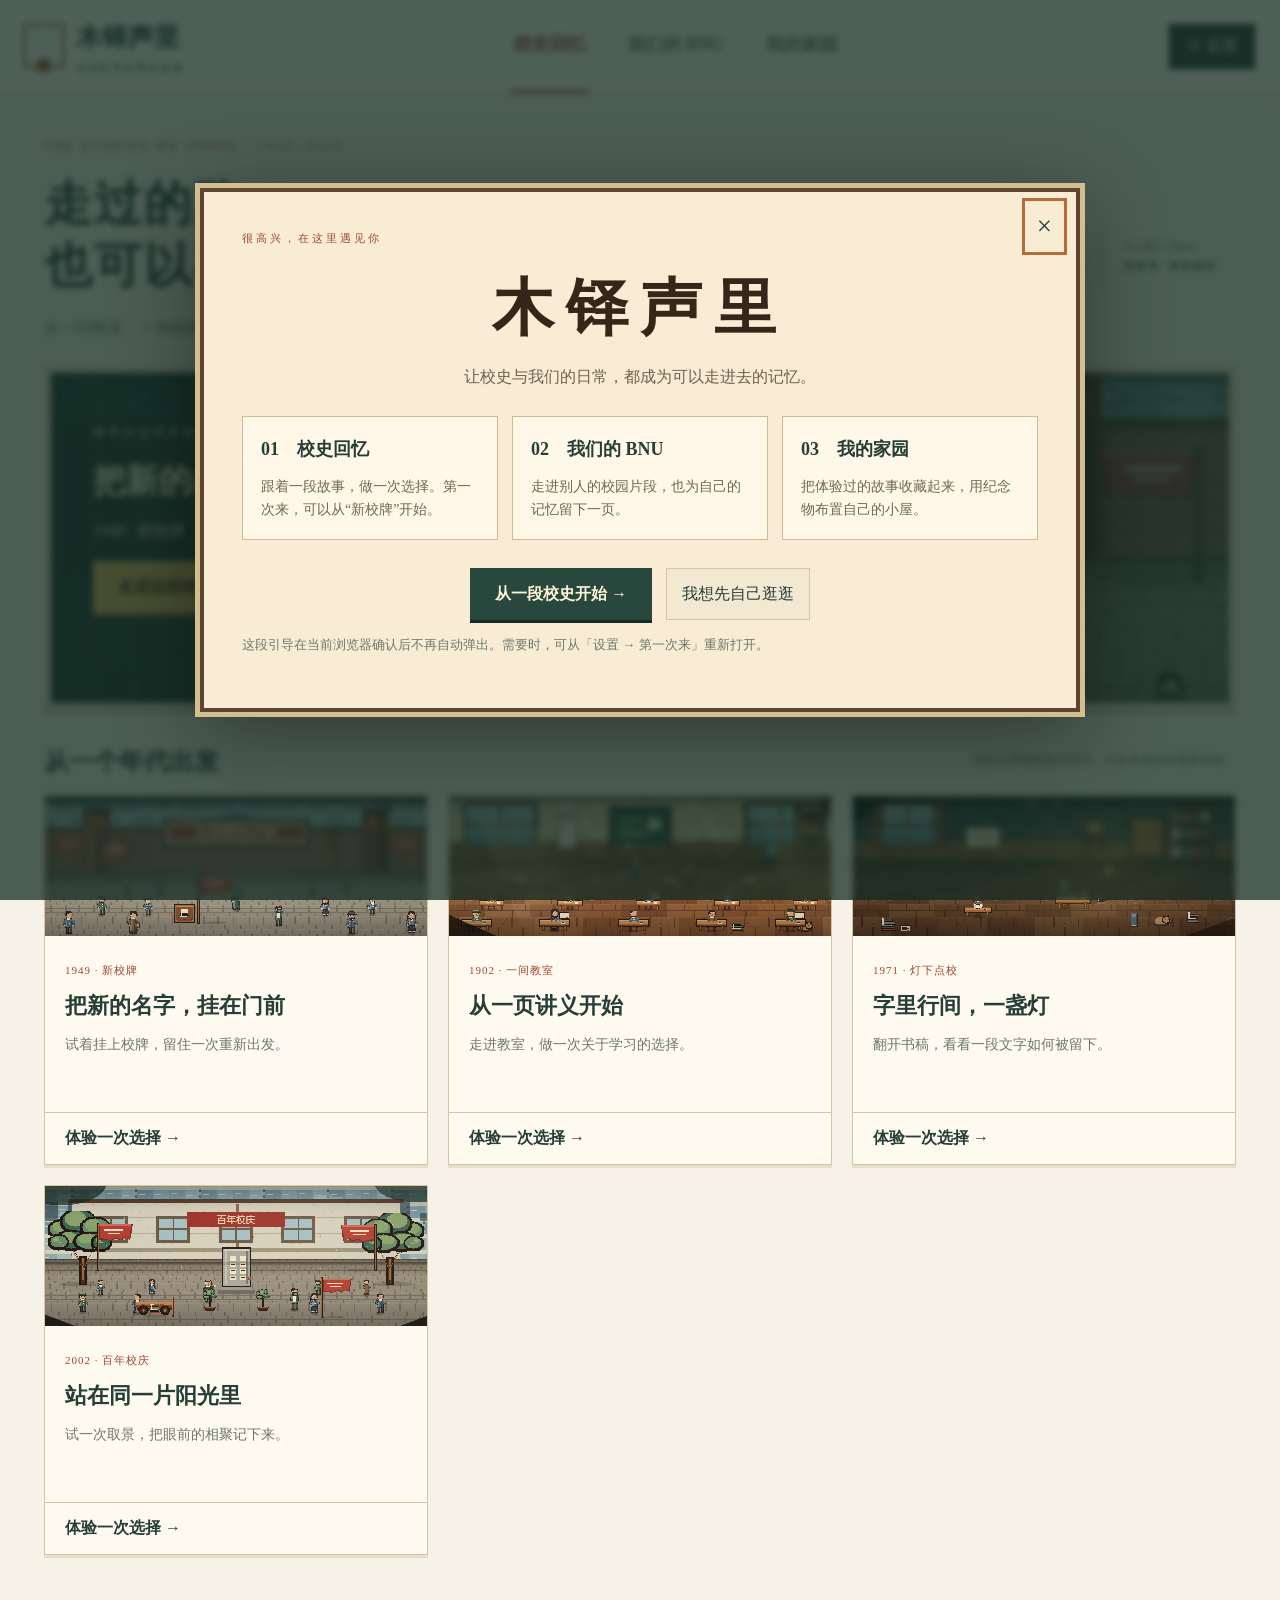
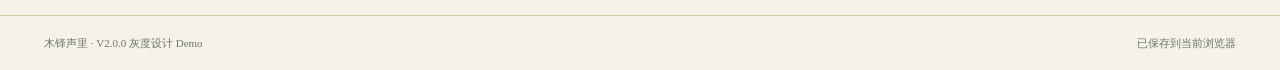
==== site/demo-v2/index.html @ 44f3083d "Publish isolated V2 gray preview" ====
<!doctype html><html lang="zh-CN"><head><meta name="robots" content="noindex,nofollow"><meta charset="utf-8"><meta name="viewport" content="width=device-width,initial-scale=1"><title>木铎声里 · V2 设计体验</title><link rel="stylesheet" href="demo.css?v=2"></head><body>
<header><a class="brand" href="#history"><span class="seal">木铎</span><span>木铎声里<small>让记忆可以再次走进</small></span></a><nav aria-label="主界面"><button data-page="history" class="active">校史回忆</button><button data-page="community">我们的 BNU</button><button data-page="home">我的家园</button></nav><button id="settingsOpen" class="settings-button" aria-label="设置与帮助">⚙ 设置</button></header>
<main><div id="routeBar" hidden><button id="routeBack">← 返回</button><span id="routeTitle"></span></div>
<section id="history" class="page"><div class="eyebrow">THE STORIES WE SHARE · 1902—2026</div><div class="intro-line"><div><h1>走过的路，<br>也可以再走一次。</h1><p>从一间教室、一块校牌开始，走进师大的记忆。</p></div><span class="edition">V2 设计 Demo<br><b>免登录 · 本机保存</b></span></div>
<article class="hero"><img src="media/plaque.png" alt="1949新校牌像素场景"><div class="hero-caption"><span>推荐从这里开始</span><h2>把新的名字，挂在门前。</h2><p>1949 · 新校牌　约 1—2 分钟</p><button class="primary" data-history="y1949">走进这段校史 →</button></div></article>
<div class="section-title"><h2>从一个年代出发</h2><p>当前沿用现有校史情境；内容来源仍待逐幕审校。</p></div><div id="historyCards" class="cards"></div></section>
<section id="community" class="page" hidden><div class="eyebrow">YOUR DAYS AT BNU</div><div class="intro-line"><div><h1>师大的故事，<br>也有你的一页。</h1><p>有人记得一盏灯，有人记得散场后的操场。</p></div><button id="draftOpen" class="primary">＋ 留下我的故事</button></div><div class="notice">以下三篇为明确标注的虚构演示故事，用于体验交互；不是真实匿名投稿。</div><div id="communityCards" class="cards community-cards"></div><div class="quiet-note">Demo 的投稿只保存为本机草稿，不会上传或公开。公开投稿需要后续审核服务。</div><div id="draftList"></div></section>
<section id="home" class="page" hidden><div class="eyebrow">A ROOM FOR YOUR MEMORIES</div><div class="intro-line"><div><h1>把走过的故事，<br>安放在这里。</h1><p>一张书桌，一枚木铎，慢慢住进你喜欢的记忆。</p></div><span id="homeCount" class="edition"></span></div><div class="home-layout"><div class="room-wrap"><div class="room-toolbar"><span>我的小屋</span><button id="lightTheme" title="切换房间日夜光线">日光</button><button id="arrangeButton">布置房间</button><button id="saveRoom" hidden>保存布置</button><button id="cancelRoom" hidden>取消</button><button id="undoRoom" hidden>撤销</button><button id="removeFurniture" hidden>收回背包</button></div><canvas id="room" width="780" height="500" tabindex="0" aria-label="像素家园，布置时先选家具再点地面，也可拖动"></canvas><p id="roomHint">点击台灯开关灯，点击书架查看记忆。布置时可点选家具后再点空位。</p></div><aside><h2>家具背包</h2><div id="inventory"></div><p class="quiet-note">走完演示故事，或在校史中完成一次操作，可获得对应纪念物。</p></aside></div><div class="section-title"><h2>我的记忆书架</h2><p>只保存在当前浏览器，可以从设置导出备份。</p></div><div id="memoryShelf" class="cards"></div></section>
<section id="settings" class="page secondary-page" hidden><button class="back-button" data-close="settings" aria-label="关闭设置">← 返回</button><div class="eyebrow">按你喜欢的方式，慢慢体验</div><h2>设置与帮助</h2><div class="help-grid"><button id="guideAgain" class="help-card"><span>第一次来</span><b>从这里认识木铎声里 →</b><small>重新查看引导与推荐路线</small></button><button id="methodOpen" class="help-card"><span>记忆可玩方法</span><b>把珍贵的故事，做成游戏 →</b><small>从记忆锚点到可信边界的六个问题</small></button><button id="feedbackOpen" class="help-card"><span>我要反馈</span><b>把你的想法告诉我们 →</b><small>不好用的地方，也值得被认真记录</small></button></div><div class="settings-columns"><div><h3>声音</h3><label>音乐 <input id="music" type="range" min="0" max="100"><output id="musicValue"></output></label><label>音效 <input id="sfx" type="range" min="0" max="100"><output id="sfxValue"></output></label><label class="check"><input type="checkbox" id="muted"> 全部静音</label><button id="trySound" class="secondary">听一下木铎</button><h3>显示与动态</h3><label class="check"><input type="checkbox" id="reduceMotion"> 减少动态效果</label><label class="check"><input type="checkbox" id="largeText"> 放大界面正文</label></div><div><h3>我的本机数据</h3><p class="quiet-note">保存家园、记忆、设置与引导状态。不需要账号；换设备不会自动同步。</p><button id="exportData" class="secondary">导出备份</button><button id="importData" class="secondary">导入备份</button><input id="importFile" type="file" accept="application/json" hidden><p class="quiet-note">Demo 不会修改 V1 的游戏存档。</p><p class="status-card">当前没有云端账号或公开投稿服务。</p></div></div></section><section id="method" class="page secondary-page" hidden><button class="back-button" data-close="method" aria-label="关闭方法">← 返回</button><div class="eyebrow">记忆可玩 · 六问</div><h2>让一段记忆，发生一次互动。</h2><div id="methodQuestions" class="method-grid"></div></section><section id="feedback" class="page secondary-page" hidden><button class="back-button" data-close="feedback" aria-label="关闭反馈">← 返回</button><h2>我们在听</h2><p>你在哪个地方停住了，或者希望这里多些什么？</p><form id="feedbackForm"><label>你的想法<textarea id="feedbackText" maxlength="2000" required rows="5"></textarea></label><p class="quiet-note">演示版反馈只保存到本机；可以随备份导出，没有发送到真实收件渠道。</p><button class="primary">保存这条反馈</button></form><button id="exportTestFeedback" class="secondary">导出测试反馈</button><p class="quiet-note">把导出的JSON文件发给测试负责人即可；此文件不包含你的故事草稿和家园备份。</p></section><section id="draft" class="page secondary-page" hidden><button class="back-button" data-close="draft" aria-label="关闭草稿">← 返回</button><h2>留下一页 BNU 记忆</h2><p>这里先保存一份草稿。公开投稿与图片转场景将在后续版本提供。</p><form id="draftForm"><label>故事标题<input id="draftTitle" maxlength="60" required placeholder="例如：那天，教室的灯还亮着"></label><label>你的故事<textarea id="draftText" maxlength="3000" rows="6" required></textarea></label><label>参考图片（可选，仅本机预览）<input id="draftImage" type="file" accept="image/png,image/jpeg,image/webp"></label><img id="draftPreview" alt="本机图片预览" hidden><p class="quiet-note">此版不会把图片自动转为像素场景，也不会上传原图。图片预览不写入备份，避免大文件占满浏览器。</p><button class="primary">保存本机草稿</button></form></section><section id="story" class="page secondary-page" hidden><button class="back-button" data-close="story" aria-label="返回故事列表">← 返回</button><div id="storyBody"></div></section><section id="player" class="page secondary-page" hidden><div class="player-top"><b id="playerTitle">走进校史</b><span id="playerStatus">完成一个操作，会留下本次记忆。</span><button id="playerSettings">设置</button><button data-close="player">返回列表</button></div><iframe id="gameFrame" title="校史互动场景" allow="autoplay"></iframe></section><section id="welcome" class="page secondary-page" hidden><div class="eyebrow">第一次来 · 随时回来看看</div><h1>给记忆，一扇可以推开的门。</h1><p>先走进一段校史，再读一页他人的校园片段。喜欢的故事，会慢慢住进你的家园。</p><div class="guide-options"><div><b>01 校史回忆</b><p>从一个短场景开始，亲手做一次选择。</p></div><div><b>02 我们的 BNU</b><p>演示版先体验三个虚构故事，也可以在本机留下草稿。</p></div><div><b>03 我的家园</b><p>把记忆放上书架，用纪念物布置自己的小屋。</p></div></div><div class="guide-actions"><button class="primary" data-history="y1949">去体验新校牌 →</button><button data-page="home">看看我的家园</button></div></section></main><footer><span>木铎声里 · V2.0.0 灰度设计 Demo</span><span id="saveStatus" role="status">本机保存已开启</span></footer>
<dialog id="guide"><button class="close" data-close="guide" aria-label="关闭引导">×</button><div class="eyebrow">很高兴，在这里遇见你</div><h2 class="guide-title">木铎声里</h2><p class="guide-sub">让校史与我们的日常，都成为可以走进去的记忆。</p><div class="guide-options"><div><b>01　校史回忆</b><p>跟着一段故事，做一次选择。第一次来，可以从“新校牌”开始。</p></div><div><b>02　我们的 BNU</b><p>走进别人的校园片段，也为自己的记忆留下一页。</p></div><div><b>03　我的家园</b><p>把体验过的故事收藏起来，用纪念物布置自己的小屋。</p></div></div><div class="guide-actions"><button id="guideStart" class="primary">从一段校史开始 →</button><button id="guideExplore" class="secondary">我想先自己逛逛</button></div><p class="quiet-note">这段引导在当前浏览器确认后不再自动弹出。需要时，可从「设置 → 第一次来」重新打开。</p></dialog>






<div id="toast" role="status"></div><script src="../assets/props-v3.js"></script><script src="demo.js?v=3"></script></body></html>
---- site/demo-v2/demo.css ----
:root{--paper:#f4ead5;--ink:#253e38;--red:#a34532;--line:#d5c5a3;--muted:#6c776c;--gold:#e3b45d}*{box-sizing:border-box}body{margin:0;background:#f7f2e7;color:var(--ink);font:16px/1.65 'STFangsong','FangSong','SimSun',serif}button,input,textarea{font:inherit}button,a{-webkit-tap-highlight-color:transparent}button{cursor:pointer;border:1px solid var(--line);background:#fffbf2;color:var(--ink);padding:9px 17px}button:hover{border-color:var(--red);color:var(--red)}button:focus-visible,a:focus-visible{outline:3px solid #b66b39;outline-offset:3px}button:disabled{opacity:.5;cursor:not-allowed}header{height:94px;border-bottom:1px solid var(--line);display:flex;align-items:center;justify-content:space-between;padding:0 max(24px,calc((100vw - 1240px)/2));background:#fffcf3;gap:24px;position:sticky;top:0;z-index:10}.brand{display:flex;gap:12px;text-decoration:none;align-items:center;color:var(--ink);font-size:26px;font-weight:bold;white-space:nowrap}.brand small{display:block;font-size:10px;font-weight:normal;letter-spacing:2px}.seal{border:2px solid var(--red);color:var(--red);width:40px;height:44px;font-size:15px;display:grid;place-items:center;writing-mode:vertical-rl}nav{display:flex;align-self:stretch;gap:36px}nav button{border:0;border-bottom:3px solid transparent;background:none;padding:6px 3px;font-size:18px;white-space:nowrap}nav button.active{border-color:var(--red);color:var(--red);font-weight:bold}.settings-button{background:var(--ink);color:var(--paper);white-space:nowrap}.settings-button:hover{color:white;background:#416054}main{max-width:1240px;margin:auto;padding:44px 24px 60px;min-height:78vh}.eyebrow{font:11px/1.5 sans-serif;letter-spacing:3px;color:var(--red);margin-bottom:18px}h1,h2,h3,p{margin-top:0}h1{font-family:'STZhongsong','SimSun',serif;font-size:48px;line-height:1.3;letter-spacing:2px;margin-bottom:18px}h2{font-family:'STZhongsong','SimSun',serif;font-size:25px;line-height:1.4}h3{font-size:19px;margin:22px 0 10px}.intro-line{display:flex;align-items:center;justify-content:space-between;gap:20px;margin-bottom:24px}.intro-line p{color:var(--muted);margin-bottom:0}.edition{font-size:12px;color:var(--muted);border-left:2px solid var(--line);padding:12px 20px;white-space:nowrap}.edition b{color:var(--ink);font-weight:normal}.hero{position:relative;background:#203c35;min-height:305px;overflow:hidden;border:7px solid #e7dcc3;box-shadow:0 3px 0 #c9b894}.hero>img{width:100%;height:330px;object-fit:cover;image-rendering:pixelated;display:block;opacity:.68}.hero:after{content:'';position:absolute;inset:0;background:linear-gradient(90deg,#112f29e8,transparent 90%);pointer-events:none}.hero-caption{position:absolute;top:45px;left:42px;color:#fff4dc;z-index:1}.hero-caption span{font-size:12px;letter-spacing:3px;color:#eed39f}.hero h2{font-size:33px;margin:14px 0}.hero p{color:#e0dcc5}.primary{border:1px solid #2b453a;background:#29483d;color:#fff4d9;padding:12px 24px;box-shadow:0 3px 0 #142c25;font-weight:bold}.primary:hover{background:#41624d;color:white}.hero .primary{background:var(--gold);color:#392d17;border-color:#dcab55;box-shadow:0 3px 0 #95703d}.secondary{padding:9px 15px;background:#f3e9d3}.section-title{display:flex;justify-content:space-between;align-items:center;margin:34px 0 16px;gap:18px}.section-title h2{margin:0}.section-title p{font-size:12px;color:var(--muted);margin:0}.cards{display:grid;grid-template-columns:repeat(3,1fr);gap:20px}.card{background:#fffaf0;border:1px solid var(--line);overflow:hidden;text-align:left;box-shadow:0 3px 0 #e7ddc8}.card img{display:block;width:100%;height:140px;object-fit:cover;image-rendering:pixelated;background:#e3d4b5}.card-body{padding:20px}.card-body h3{margin:6px 0 9px;font-size:22px}.card-body p{font-size:14px;color:var(--muted);min-height:45px}.card .meta{font-size:11px;letter-spacing:1px;color:var(--red)}.card button{width:100%;text-align:left;background:none;border:0;border-top:1px solid var(--line);padding:12px 20px;font-weight:bold}.notice{padding:12px 18px;border-left:3px solid var(--red);background:#eee4d1;color:#705441;font-size:13px;margin-bottom:24px}.quiet-note{color:var(--muted);font-size:13px;margin:14px 0}.community-cards .card-body p{min-height:70px}footer{display:flex;justify-content:space-between;padding:18px max(24px,calc((100vw - 1192px)/2));border-top:1px solid var(--line);color:var(--muted);font-size:11px;gap:20px}.home-layout{display:grid;grid-template-columns:minmax(0,1fr) 240px;gap:22px}.room-wrap{background:#e8dcc4;border:1px solid var(--line)}.room-toolbar{display:flex;align-items:center;padding:12px 18px;gap:9px;border-bottom:1px solid var(--line)}.room-toolbar span{margin-right:auto;font-weight:bold}#room{width:100%;display:block;touch-action:none;image-rendering:pixelated;background:#d5c7a5}#roomHint{padding:0 18px;font-size:12px;color:#5c6658}.home-layout aside{background:#fffaf0;border:1px solid var(--line);padding:18px}.home-layout aside h2{font-size:20px}#inventory{display:grid;gap:8px}#inventory button{width:100%;font-size:13px;text-align:left;padding:8px}#inventory button.selected{border:2px solid var(--red);background:#f6e1ba}.locked{color:#8f8b7c;font-size:12px;padding:8px;border:1px dashed var(--line)}dialog{background:#f8edd4;color:var(--ink);border:4px solid #5c4631;box-shadow:0 0 0 5px #d3be90,0 20px 80px #0006;max-height:90vh;overflow:auto;padding:38px;width:min(880px,92vw)}dialog::backdrop{background:#132b23bf;backdrop-filter:blur(3px)}.close{position:absolute;right:15px;top:12px;border:none;background:none;font-size:27px;padding:0 9px}.guide-title{text-align:center;font-size:62px;letter-spacing:12px;color:#342619;margin:12px 0}.guide-sub{text-align:center;color:#6f6249;margin-bottom:26px}.guide-options{display:grid;grid-template-columns:repeat(3,1fr);gap:14px}.guide-options>div{background:#fff8e8;border:1px solid #cfbc94;padding:18px}.guide-options b{font-size:18px}.guide-options p{font-size:14px;margin:10px 0 0;color:#72664f}.guide-actions{display:flex;gap:14px;justify-content:center;margin-top:28px}.help-grid{display:grid;grid-template-columns:repeat(3,1fr);gap:12px;margin:25px 0}.help-card{text-align:left;padding:20px 16px;background:#fff8e5;min-height:155px;border:2px solid #b8aa85}.help-card span{display:block;font-size:22px;font-weight:bold;color:var(--red);margin-bottom:10px}.help-card b{display:block;font-size:15px}.help-card small{display:block;margin-top:8px;font-size:12px;color:var(--muted)}.settings-columns{display:grid;grid-template-columns:1fr 1fr;gap:38px;border-top:1px solid var(--line);padding-top:8px}label{display:block;margin:12px 0;font-size:14px}input[type=range]{accent-color:#3d6551;width:57%;vertical-align:middle;margin:0 12px}output{font-size:12px}.check{display:flex;gap:10px;align-items:center}.check input{accent-color:var(--red)}.status-card{background:#e8dfc8;font-size:12px;padding:10px;margin-top:22px}input:not([type=checkbox]):not([type=range]):not([type=file]),textarea{display:block;width:100%;padding:12px;background:#fffaf0;border:1px solid #b9aa87;color:#253e38;margin-top:6px}.method-grid{display:grid;grid-template-columns:1fr 1fr;gap:12px}.method-grid article{border:1px solid var(--line);padding:16px;background:#fff8e8}.method-grid h3{margin:0 0 7px;color:var(--red)}.method-grid p{margin:0;font-size:14px}#draftPreview{max-width:100%;max-height:180px}.story-visual{height:160px;width:100%;object-fit:cover;image-rendering:pixelated}.story-choice{display:flex;gap:12px;flex-wrap:wrap}#storyBody>p{margin-top:20px;font-size:18px}#player{padding:0;width:min(1280px,96vw);height:min(900px,94vh);max-width:96vw;overflow:hidden}.player-top{display:flex;gap:15px;align-items:center;padding:10px 16px;background:#f2e7cd;min-height:65px}.player-top span{font-size:12px;margin-left:auto}#gameFrame{width:100%;height:calc(100% - 65px);border:0;background:#102822}#toast{position:fixed;bottom:30px;left:50%;transform:translateX(-50%);background:#243e33;color:#fff2d9;padding:12px 22px;z-index:1000;max-width:90vw;display:none;font-size:14px}body.large{font-size:18px}body.reduced *{scroll-behavior:auto!important;transition:none!important;animation:none!important}[hidden]{display:none!important}@media(max-width:800px){header{height:78px;padding:0 16px}.brand{font-size:22px}.brand small{font-size:9px}nav{position:fixed;bottom:0;left:0;right:0;height:64px;background:#fffaf0;border-top:1px solid var(--line);justify-content:space-around;gap:10px;z-index:20}nav button{font-size:16px;padding:8px 12px}main{padding:30px 18px 80px}h1{font-size:34px}.hero>img{height:300px}.hero-caption{left:22px;top:30px;right:15px}.hero h2{font-size:27px}.cards{grid-template-columns:1fr}.section-title{align-items:flex-start;flex-direction:column;gap:4px}.intro-line{align-items:flex-start}.edition{display:none}.home-layout{grid-template-columns:1fr}.home-layout aside{padding:15px}#inventory{grid-template-columns:1fr 1fr}.room-toolbar{flex-wrap:wrap;padding:8px}.room-toolbar button{font-size:12px;padding:7px}.guide-title{font-size:40px}.guide-options,.help-grid,.settings-columns,.method-grid{grid-template-columns:1fr}.guide-options>div{padding:12px}.help-card{min-height:110px}.guide-actions{flex-direction:column}.player-top{flex-wrap:wrap;gap:6px;font-size:12px}.player-top span{display:none}dialog{padding:30px 20px;max-height:86vh}.intro-line>.primary{padding:9px 12px;font-size:13px;max-width:140px}footer{margin-bottom:64px}.guide-sub{font-size:14px}.guide-options p{font-size:13px}.guide-title{margin-top:0}}

body.large .card-body p,body.large .quiet-note,body.large label,body.large .method-grid p,body.large .guide-options p{font-size:18px;line-height:1.7}

/* All secondary views occupy the content area below the persistent top navigation. */
.secondary-page{padding:20px 0 40px;position:relative;min-height:65vh}.secondary-page>.back-button{display:none}#routeBar{display:flex;align-items:center;gap:18px;padding:0 0 20px;border-bottom:1px solid var(--line);margin-bottom:24px;color:var(--muted)}#routeBar button{background:transparent;border-color:transparent;padding-left:0}#settingsOpen.active{background:#496955;box-shadow:inset 0 -3px #e3b45d}#settings{max-width:1100px;margin:auto}#settings .help-card{min-height:175px}#settings .help-card span{font-size:26px}#method,#feedback,#draft,#welcome{max-width:1000px;margin:auto}#feedbackForm,#draftForm{max-width:760px}#story{max-width:1000px;margin:auto}#story .story-visual{height:auto;max-height:350px;object-fit:cover;border:5px solid #d7c7a5}#storyBody>p{font-size:22px;line-height:2;margin:28px 0}#player{width:100%;max-width:none;height:calc(100vh - 240px);min-height:600px;padding:0;overflow:hidden;border:1px solid var(--line);background:#142822}.player-top{border-bottom:1px solid var(--line)}#gameFrame{display:block}.home-layout{grid-template-columns:minmax(0,1fr) 250px;gap:24px}.room-wrap{border:5px solid #d3c09a;box-shadow:0 6px 0 #ab8a5a,0 15px 30px #6b513318;background:#e9ddc4}.room-toolbar{background:#fff6e3;flex-wrap:wrap;font-size:15px}.room-toolbar button{font-size:13px;padding:7px 12px}.room-toolbar #lightTheme{background:#e2d2aa}#room{cursor:default}#room:focus-visible{outline:3px solid #a34532;outline-offset:-3px}.home-layout aside{border:2px solid #d3c09a;box-shadow:0 5px 0 #e5d9bc}#inventory button{display:flex;align-items:center;gap:11px;padding:9px 10px;border-color:#dbcba7;min-height:66px;background:#fffcf4}#inventory button img{width:44px;height:44px;object-fit:contain;image-rendering:pixelated}#inventory button span{flex:1}#inventory button small{display:block;color:var(--muted);font-size:10px;margin-top:3px}#inventory button.selected{background:#f0dfb3}#inventory .locked{background:repeating-linear-gradient(135deg,#f5eddb,#f5eddb 8px,#f8f1e3 8px,#f8f1e3 16px);padding:12px 9px}#home .intro-line{margin-bottom:20px}#home h1{font-size:38px}.page:not([hidden]){animation:pageReveal .18s ease-out}@keyframes pageReveal{from{opacity:.3;transform:translateY(5px)}to{opacity:1;transform:none}}#settings .settings-columns{gap:70px}body.large #storyBody>p{font-size:25px}body.reduced .page{animation:none}@media(max-width:800px){header{height:auto;min-height:122px;padding:10px 15px;flex-wrap:wrap;gap:8px;align-content:center}.brand{font-size:21px;flex:1}.settings-button{padding:7px 13px}nav{position:static;order:3;width:100%;height:42px;justify-content:space-between;gap:4px;border:0;background:none;align-self:auto}nav button{font-size:15px;padding:5px 8px;flex:1}main{padding:24px 16px 45px}footer{margin-bottom:0;font-size:10px}.secondary-page{padding:5px 0 30px}#routeBar{margin-bottom:14px;padding-bottom:12px}.home-layout{grid-template-columns:1fr}#inventory{grid-template-columns:1fr 1fr}#home h1{font-size:31px}#player{min-height:500px;height:calc(100vh - 235px)}#settings .help-card{min-height:130px}#settings .settings-columns{gap:15px}#storyBody>p{font-size:18px}#story .story-visual{max-height:230px}.room-toolbar{padding:8px;gap:6px}.room-toolbar span{width:100%}.room-toolbar button{padding:5px 9px;font-size:11px}#settings .help-card span{font-size:23px}}
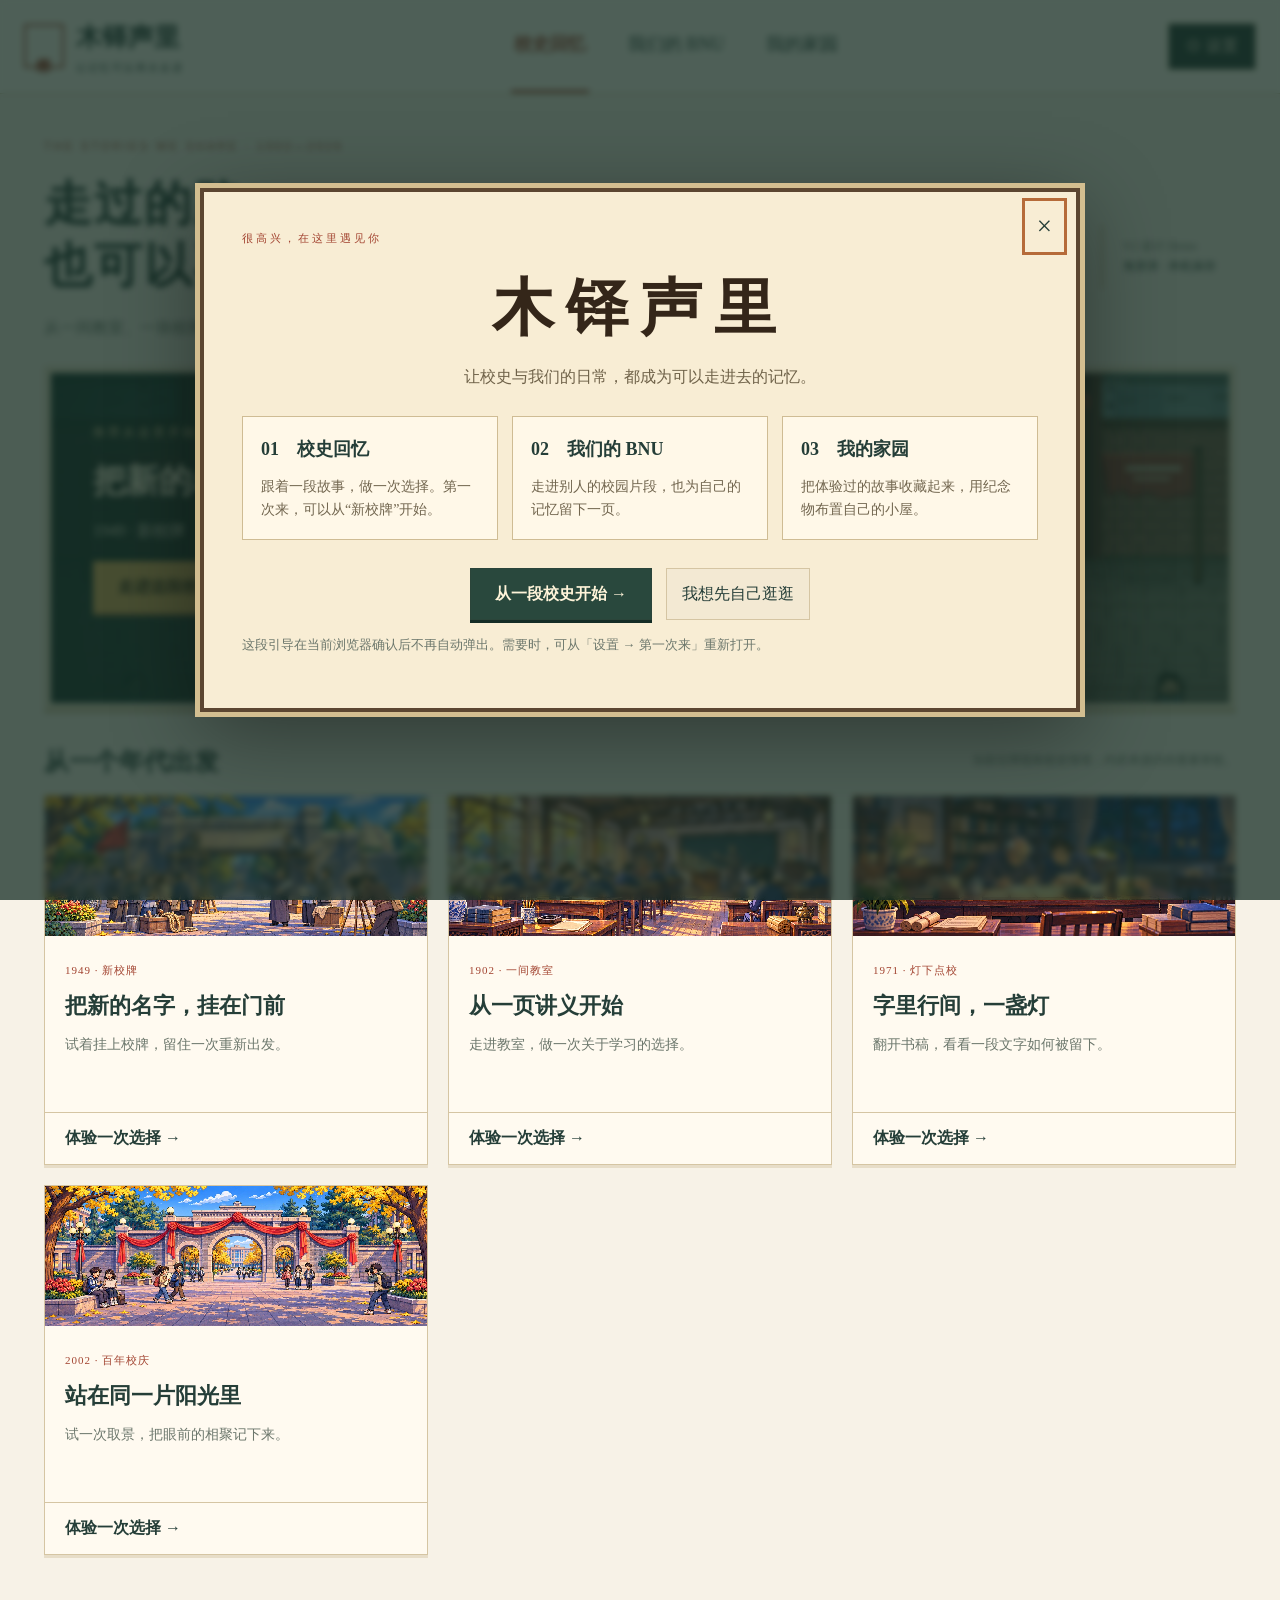
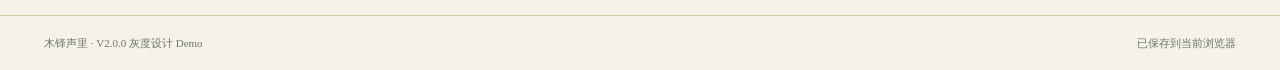
==== commit aced1eb6: "Keep game animated with chibi cast; use real campus map geometry" ====
--- a/site/demo-v2/index.html
+++ b/site/demo-v2/index.html
@@ -4,9 +4,9 @@
 <section id="history" class="page"><div class="eyebrow">THE STORIES WE SHARE · 1902—2026</div><div class="intro-line"><div><h1>走过的路，<br>也可以再走一次。</h1><p>从一间教室、一块校牌开始，走进师大的记忆。</p></div><span class="edition">V2 设计 Demo<br><b>免登录 · 本机保存</b></span></div>
 <article class="hero"><img src="media/plaque.png" alt="1949新校牌像素场景"><div class="hero-caption"><span>推荐从这里开始</span><h2>把新的名字，挂在门前。</h2><p>1949 · 新校牌　约 1—2 分钟</p><button class="primary" data-history="y1949">走进这段校史 →</button></div></article>
 <div class="section-title"><h2>从一个年代出发</h2><p>当前沿用现有校史情境；内容来源仍待逐幕审校。</p></div><div id="historyCards" class="cards"></div></section>
-<section id="community" class="page" hidden><div class="eyebrow">YOUR DAYS AT BNU</div><div class="intro-line"><div><h1>师大的故事，<br>也有你的一页。</h1><p>有人记得一盏灯，有人记得散场后的操场。</p></div><button id="draftOpen" class="primary">＋ 留下我的故事</button></div><div class="notice">以下三篇为明确标注的虚构演示故事，用于体验交互；不是真实匿名投稿。</div><div id="communityCards" class="cards community-cards"></div><div class="quiet-note">Demo 的投稿只保存为本机草稿，不会上传或公开。公开投稿需要后续审核服务。</div><div id="draftList"></div></section>
+<section id="community" class="page" hidden><div class="eyebrow">YOUR DAYS AT BNU</div><div class="intro-line"><div><h1>师大的故事，<br>也有你的一页。</h1><p>有人记得一盏灯，有人记得散场后的操场。</p></div><button id="campusAtlasOpen" class="secondary">先逛校园地图</button><button id="draftOpen" class="primary">＋ 留下我的故事</button></div><div class="notice">以下三篇为明确标注的虚构演示故事，用于体验交互；不是真实匿名投稿。</div><div id="communityCards" class="cards community-cards"></div><div class="quiet-note">Demo 的投稿只保存为本机草稿，不会上传或公开。公开投稿需要后续审核服务。</div><div id="draftList"></div></section>
 <section id="home" class="page" hidden><div class="eyebrow">A ROOM FOR YOUR MEMORIES</div><div class="intro-line"><div><h1>把走过的故事，<br>安放在这里。</h1><p>一张书桌，一枚木铎，慢慢住进你喜欢的记忆。</p></div><span id="homeCount" class="edition"></span></div><div class="home-layout"><div class="room-wrap"><div class="room-toolbar"><span>我的小屋</span><button id="lightTheme" title="切换房间日夜光线">日光</button><button id="arrangeButton">布置房间</button><button id="saveRoom" hidden>保存布置</button><button id="cancelRoom" hidden>取消</button><button id="undoRoom" hidden>撤销</button><button id="removeFurniture" hidden>收回背包</button></div><canvas id="room" width="780" height="500" tabindex="0" aria-label="像素家园，布置时先选家具再点地面，也可拖动"></canvas><p id="roomHint">点击台灯开关灯，点击书架查看记忆。布置时可点选家具后再点空位。</p></div><aside><h2>家具背包</h2><div id="inventory"></div><p class="quiet-note">走完演示故事，或在校史中完成一次操作，可获得对应纪念物。</p></aside></div><div class="section-title"><h2>我的记忆书架</h2><p>只保存在当前浏览器，可以从设置导出备份。</p></div><div id="memoryShelf" class="cards"></div></section>
-<section id="settings" class="page secondary-page" hidden><button class="back-button" data-close="settings" aria-label="关闭设置">← 返回</button><div class="eyebrow">按你喜欢的方式，慢慢体验</div><h2>设置与帮助</h2><div class="help-grid"><button id="guideAgain" class="help-card"><span>第一次来</span><b>从这里认识木铎声里 →</b><small>重新查看引导与推荐路线</small></button><button id="methodOpen" class="help-card"><span>记忆可玩方法</span><b>把珍贵的故事，做成游戏 →</b><small>从记忆锚点到可信边界的六个问题</small></button><button id="feedbackOpen" class="help-card"><span>我要反馈</span><b>把你的想法告诉我们 →</b><small>不好用的地方，也值得被认真记录</small></button></div><div class="settings-columns"><div><h3>声音</h3><label>音乐 <input id="music" type="range" min="0" max="100"><output id="musicValue"></output></label><label>音效 <input id="sfx" type="range" min="0" max="100"><output id="sfxValue"></output></label><label class="check"><input type="checkbox" id="muted"> 全部静音</label><button id="trySound" class="secondary">听一下木铎</button><h3>显示与动态</h3><label class="check"><input type="checkbox" id="reduceMotion"> 减少动态效果</label><label class="check"><input type="checkbox" id="largeText"> 放大界面正文</label></div><div><h3>我的本机数据</h3><p class="quiet-note">保存家园、记忆、设置与引导状态。不需要账号；换设备不会自动同步。</p><button id="exportData" class="secondary">导出备份</button><button id="importData" class="secondary">导入备份</button><input id="importFile" type="file" accept="application/json" hidden><p class="quiet-note">Demo 不会修改 V1 的游戏存档。</p><p class="status-card">当前没有云端账号或公开投稿服务。</p></div></div></section><section id="method" class="page secondary-page" hidden><button class="back-button" data-close="method" aria-label="关闭方法">← 返回</button><div class="eyebrow">记忆可玩 · 六问</div><h2>让一段记忆，发生一次互动。</h2><div id="methodQuestions" class="method-grid"></div></section><section id="feedback" class="page secondary-page" hidden><button class="back-button" data-close="feedback" aria-label="关闭反馈">← 返回</button><h2>我们在听</h2><p>你在哪个地方停住了，或者希望这里多些什么？</p><form id="feedbackForm"><label>你的想法<textarea id="feedbackText" maxlength="2000" required rows="5"></textarea></label><p class="quiet-note">演示版反馈只保存到本机；可以随备份导出，没有发送到真实收件渠道。</p><button class="primary">保存这条反馈</button></form><button id="exportTestFeedback" class="secondary">导出测试反馈</button><p class="quiet-note">把导出的JSON文件发给测试负责人即可；此文件不包含你的故事草稿和家园备份。</p></section><section id="draft" class="page secondary-page" hidden><button class="back-button" data-close="draft" aria-label="关闭草稿">← 返回</button><h2>留下一页 BNU 记忆</h2><p>这里先保存一份草稿。公开投稿与图片转场景将在后续版本提供。</p><form id="draftForm"><label>故事标题<input id="draftTitle" maxlength="60" required placeholder="例如：那天，教室的灯还亮着"></label><label>你的故事<textarea id="draftText" maxlength="3000" rows="6" required></textarea></label><label>参考图片（可选，仅本机预览）<input id="draftImage" type="file" accept="image/png,image/jpeg,image/webp"></label><img id="draftPreview" alt="本机图片预览" hidden><p class="quiet-note">此版不会把图片自动转为像素场景，也不会上传原图。图片预览不写入备份，避免大文件占满浏览器。</p><button class="primary">保存本机草稿</button></form></section><section id="story" class="page secondary-page" hidden><button class="back-button" data-close="story" aria-label="返回故事列表">← 返回</button><div id="storyBody"></div></section><section id="player" class="page secondary-page" hidden><div class="player-top"><b id="playerTitle">走进校史</b><span id="playerStatus">完成一个操作，会留下本次记忆。</span><button id="playerSettings">设置</button><button data-close="player">返回列表</button></div><iframe id="gameFrame" title="校史互动场景" allow="autoplay"></iframe></section><section id="welcome" class="page secondary-page" hidden><div class="eyebrow">第一次来 · 随时回来看看</div><h1>给记忆，一扇可以推开的门。</h1><p>先走进一段校史，再读一页他人的校园片段。喜欢的故事，会慢慢住进你的家园。</p><div class="guide-options"><div><b>01 校史回忆</b><p>从一个短场景开始，亲手做一次选择。</p></div><div><b>02 我们的 BNU</b><p>演示版先体验三个虚构故事，也可以在本机留下草稿。</p></div><div><b>03 我的家园</b><p>把记忆放上书架，用纪念物布置自己的小屋。</p></div></div><div class="guide-actions"><button class="primary" data-history="y1949">去体验新校牌 →</button><button data-page="home">看看我的家园</button></div></section></main><footer><span>木铎声里 · V2.0.0 灰度设计 Demo</span><span id="saveStatus" role="status">本机保存已开启</span></footer>
+<section id="settings" class="page secondary-page" hidden><button class="back-button" data-close="settings" aria-label="关闭设置">← 返回</button><div class="eyebrow">按你喜欢的方式，慢慢体验</div><h2>设置与帮助</h2><div class="help-grid"><button id="guideAgain" class="help-card"><span>第一次来</span><b>从这里认识木铎声里 →</b><small>重新查看引导与推荐路线</small></button><button id="methodOpen" class="help-card"><span>记忆可玩方法</span><b>把珍贵的故事，做成游戏 →</b><small>从记忆锚点到可信边界的六个问题</small></button><button id="feedbackOpen" class="help-card"><span>我要反馈</span><b>把你的想法告诉我们 →</b><small>不好用的地方，也值得被认真记录</small></button></div><div class="settings-columns"><div><h3>声音</h3><label>音乐 <input id="music" type="range" min="0" max="100"><output id="musicValue"></output></label><label>音效 <input id="sfx" type="range" min="0" max="100"><output id="sfxValue"></output></label><label class="check"><input type="checkbox" id="muted"> 全部静音</label><button id="trySound" class="secondary">听一下木铎</button><h3>显示与动态</h3><label class="check"><input type="checkbox" id="reduceMotion"> 减少动态效果</label><label class="check"><input type="checkbox" id="largeText"> 放大界面正文</label></div><div><h3>我的本机数据</h3><p class="quiet-note">保存家园、记忆、设置与引导状态。不需要账号；换设备不会自动同步。</p><button id="exportData" class="secondary">导出备份</button><button id="importData" class="secondary">导入备份</button><input id="importFile" type="file" accept="application/json" hidden><p class="quiet-note">Demo 不会修改 V1 的游戏存档。</p><p class="status-card">当前没有云端账号或公开投稿服务。</p></div></div></section><section id="method" class="page secondary-page" hidden><button class="back-button" data-close="method" aria-label="关闭方法">← 返回</button><div class="eyebrow">记忆可玩 · 六问</div><h2>让一段记忆，发生一次互动。</h2><div id="methodQuestions" class="method-grid"></div></section><section id="feedback" class="page secondary-page" hidden><button class="back-button" data-close="feedback" aria-label="关闭反馈">← 返回</button><h2>我们在听</h2><p>你在哪个地方停住了，或者希望这里多些什么？</p><form id="feedbackForm"><label>你的想法<textarea id="feedbackText" maxlength="2000" required rows="5"></textarea></label><p class="quiet-note">演示版反馈只保存到本机；可以随备份导出，没有发送到真实收件渠道。</p><button class="primary">保存这条反馈</button></form><button id="exportTestFeedback" class="secondary">导出测试反馈</button><p class="quiet-note">把导出的JSON文件发给测试负责人即可；此文件不包含你的故事草稿和家园备份。</p></section><section id="draft" class="page secondary-page" hidden><button class="back-button" data-close="draft" aria-label="关闭草稿">← 返回</button><h2>留下一页 BNU 记忆</h2><p>这里先保存一份草稿。公开投稿与图片转场景将在后续版本提供。</p><form id="draftForm"><details class="location-details"><summary>为这段记忆选个地点（可选）</summary><p id="draftLocationLabel">未选择定位</p><campus-picker id="draftLocationPicker" mode="select"></campus-picker></details><label>故事标题<input id="draftTitle" maxlength="60" required placeholder="例如：那天，教室的灯还亮着"></label><label>你的故事<textarea id="draftText" maxlength="3000" rows="6" required></textarea></label><label>参考图片（可选，仅本机预览）<input id="draftImage" type="file" accept="image/png,image/jpeg,image/webp"></label><img id="draftPreview" alt="本机图片预览" hidden><p class="quiet-note">此版不会把图片自动转为像素场景，也不会上传原图。图片预览不写入备份，避免大文件占满浏览器。</p><button class="primary">保存本机草稿</button></form></section><section id="story" class="page secondary-page" hidden><button class="back-button" data-close="story" aria-label="返回故事列表">← 返回</button><div id="storyBody"></div></section><section id="player" class="page secondary-page" hidden><div class="player-top"><b id="playerTitle">走进校史</b><span id="playerStatus">完成一个操作，会留下本次记忆。</span><button id="playerSettings">设置</button><button data-close="player">返回列表</button></div><iframe id="gameFrame" title="校史互动场景" allow="autoplay"></iframe></section><section id="welcome" class="page secondary-page" hidden><div class="eyebrow">第一次来 · 随时回来看看</div><h1>给记忆，一扇可以推开的门。</h1><p>先走进一段校史，再读一页他人的校园片段。喜欢的故事，会慢慢住进你的家园。</p><div class="guide-options"><div><b>01 校史回忆</b><p>从一个短场景开始，亲手做一次选择。</p></div><div><b>02 我们的 BNU</b><p>演示版先体验三个虚构故事，也可以在本机留下草稿。</p></div><div><b>03 我的家园</b><p>把记忆放上书架，用纪念物布置自己的小屋。</p></div></div><div class="guide-actions"><button class="primary" data-history="y1949">去体验新校牌 →</button><button data-page="home">看看我的家园</button></div></section><section id="campus" class="page secondary-page" hidden><div class="eyebrow">校园记忆地图</div><h1>故事发生在哪里？</h1><p>先选校园，再选一个地点。也可以不定位，直接写故事。</p><campus-picker id="campusBrowser"></campus-picker></section></main><footer><span>木铎声里 · V2.0.0 灰度设计 Demo</span><span id="saveStatus" role="status">本机保存已开启</span></footer>
 <dialog id="guide"><button class="close" data-close="guide" aria-label="关闭引导">×</button><div class="eyebrow">很高兴，在这里遇见你</div><h2 class="guide-title">木铎声里</h2><p class="guide-sub">让校史与我们的日常，都成为可以走进去的记忆。</p><div class="guide-options"><div><b>01　校史回忆</b><p>跟着一段故事，做一次选择。第一次来，可以从“新校牌”开始。</p></div><div><b>02　我们的 BNU</b><p>走进别人的校园片段，也为自己的记忆留下一页。</p></div><div><b>03　我的家园</b><p>把体验过的故事收藏起来，用纪念物布置自己的小屋。</p></div></div><div class="guide-actions"><button id="guideStart" class="primary">从一段校史开始 →</button><button id="guideExplore" class="secondary">我想先自己逛逛</button></div><p class="quiet-note">这段引导在当前浏览器确认后不再自动弹出。需要时，可从「设置 → 第一次来」重新打开。</p></dialog>
 
 
@@ -14,4 +14,4 @@
 
 
 
-<div id="toast" role="status"></div><script src="../assets/props-v3.js"></script><script src="demo.js?v=3"></script></body></html>
+<div id="toast" role="status"></div><script src="../assets/props-v3.js"></script><script src="../assets/campuses/campus-picker.js?v=realmap20261114"></script><script src="demo.js?v=5"></script></body></html>
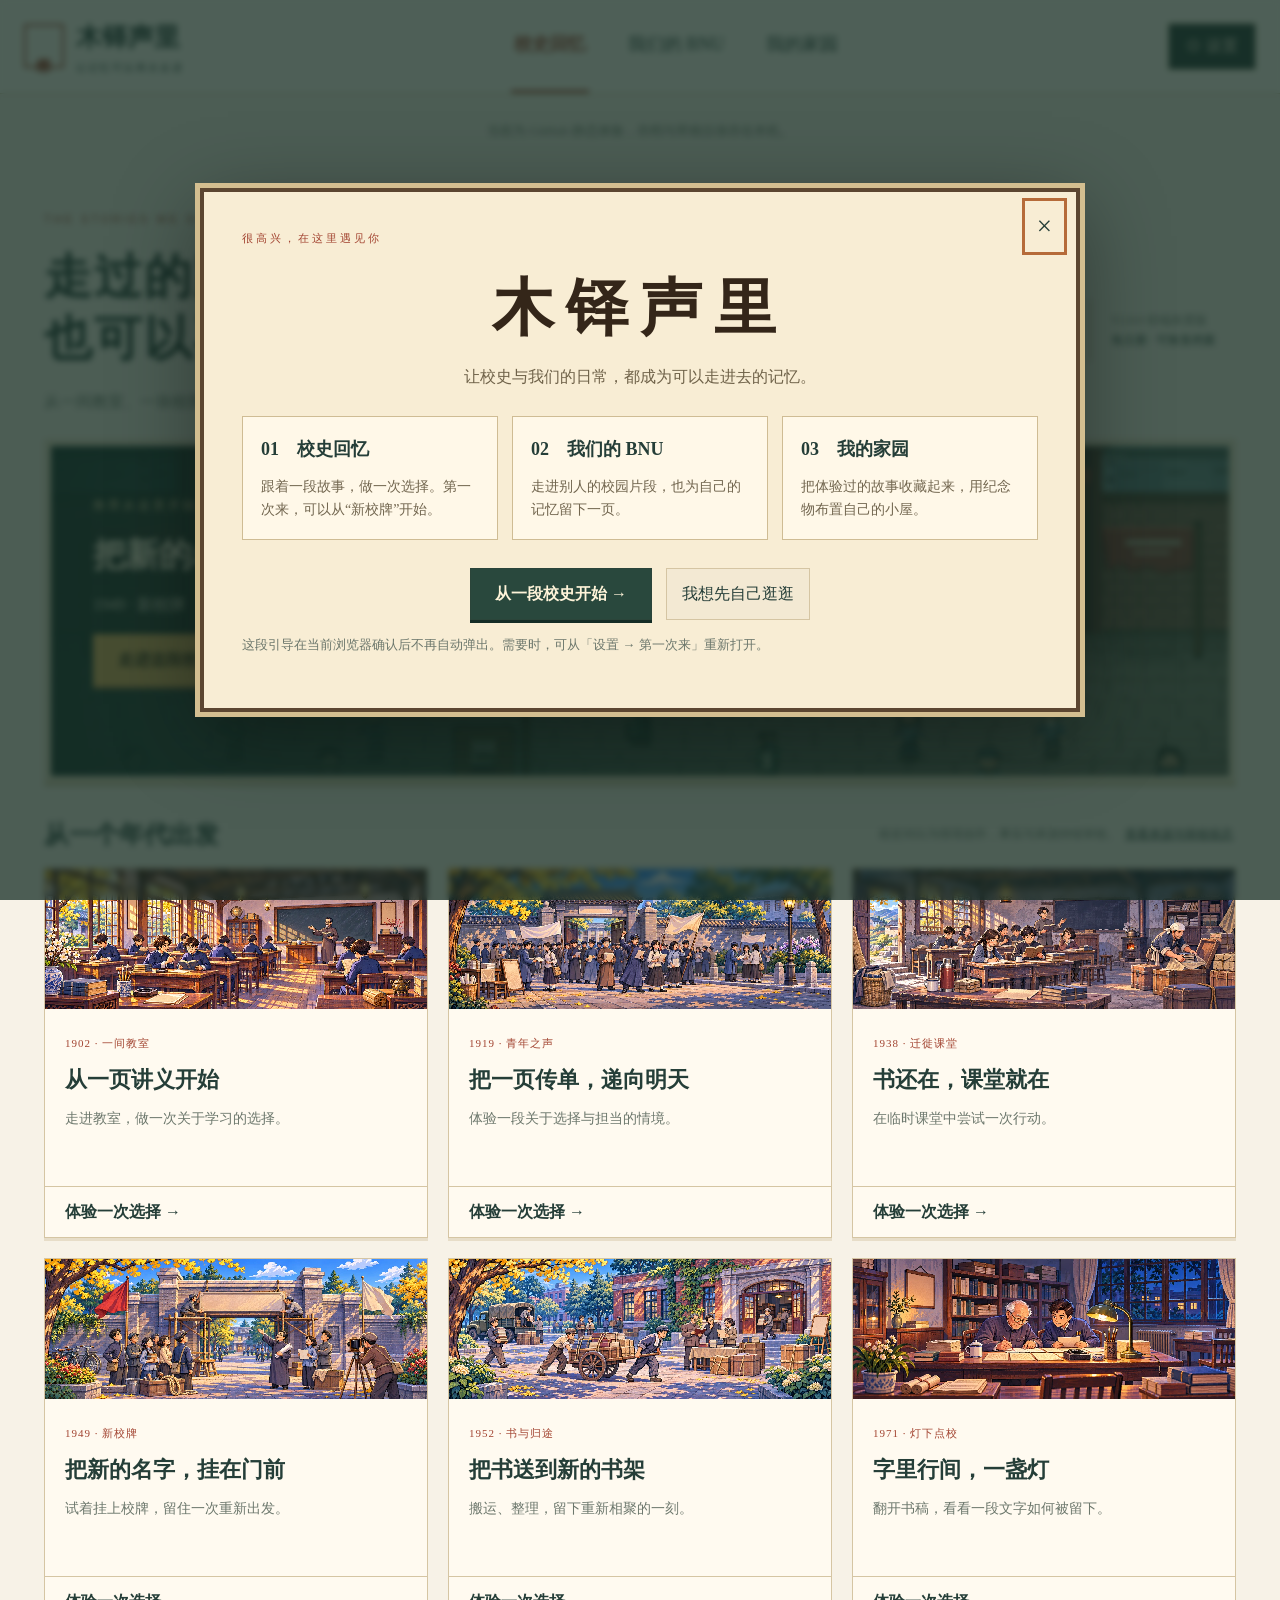
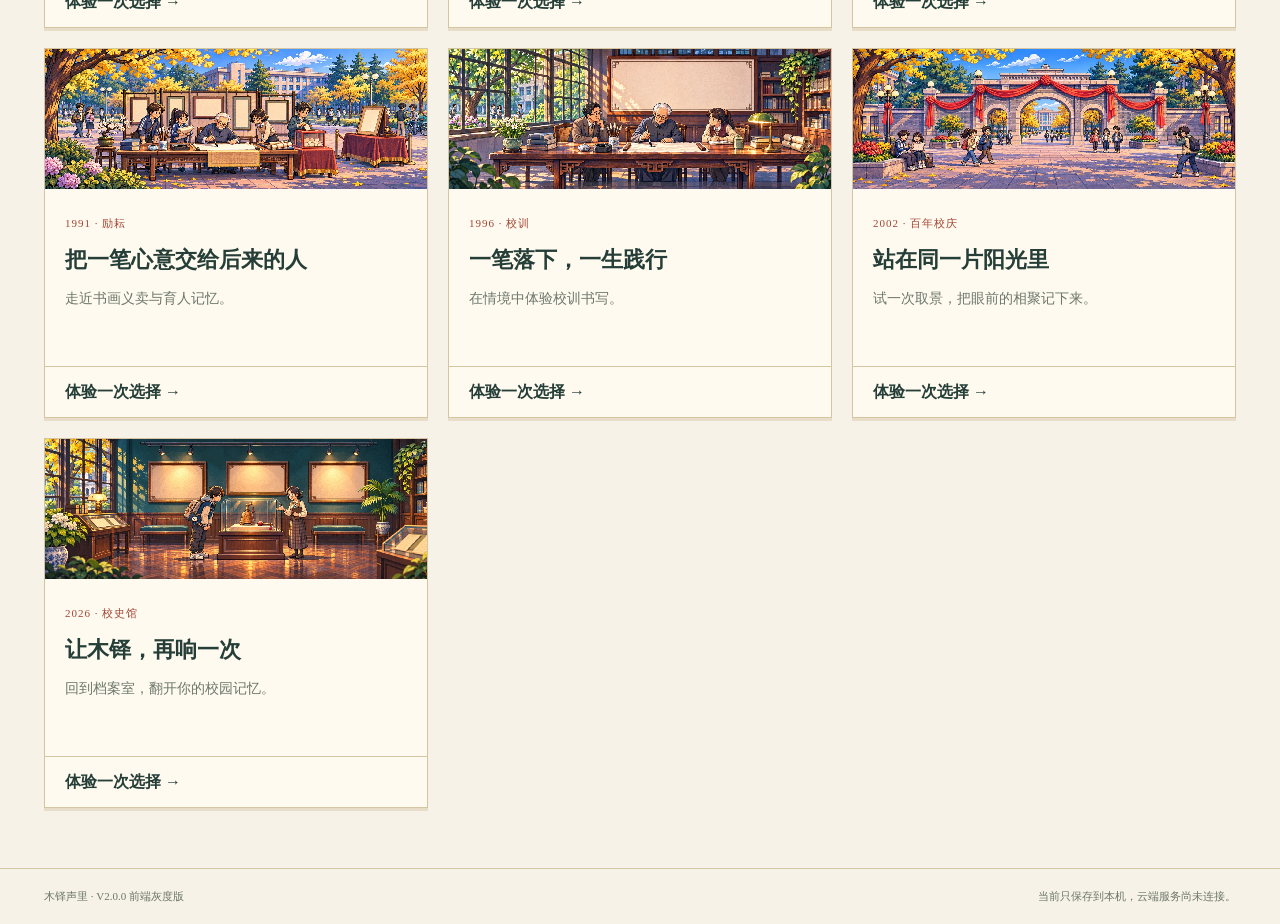
==== commit 85367ef2: "Ship V2 frontend with guest saves and animated story flow" ====
--- a/site/demo-v2/index.html
+++ b/site/demo-v2/index.html
@@ -1,12 +1,12 @@
-<!doctype html><html lang="zh-CN"><head><meta name="robots" content="noindex,nofollow"><meta charset="utf-8"><meta name="viewport" content="width=device-width,initial-scale=1"><title>木铎声里 · V2 设计体验</title><link rel="stylesheet" href="demo.css?v=2"></head><body>
+<!doctype html><html lang="zh-CN"><head><meta name="robots" content="noindex,nofollow"><meta charset="utf-8"><meta name="viewport" content="width=device-width,initial-scale=1"><title>木铎声里 · 校园记忆之家</title><link rel="stylesheet" href="demo.css?v=200"></head><body>
 <header><a class="brand" href="#history"><span class="seal">木铎</span><span>木铎声里<small>让记忆可以再次走进</small></span></a><nav aria-label="主界面"><button data-page="history" class="active">校史回忆</button><button data-page="community">我们的 BNU</button><button data-page="home">我的家园</button></nav><button id="settingsOpen" class="settings-button" aria-label="设置与帮助">⚙ 设置</button></header>
-<main><div id="routeBar" hidden><button id="routeBack">← 返回</button><span id="routeTitle"></span></div>
-<section id="history" class="page"><div class="eyebrow">THE STORIES WE SHARE · 1902—2026</div><div class="intro-line"><div><h1>走过的路，<br>也可以再走一次。</h1><p>从一间教室、一块校牌开始，走进师大的记忆。</p></div><span class="edition">V2 设计 Demo<br><b>免登录 · 本机保存</b></span></div>
+<aside class="quiet-note" style="padding:12px 24px;text-align:center">当前为 GitHub 静态体验，存档与草稿仅保存在本机。</aside><main><div id="routeBar" hidden><button id="routeBack">← 返回</button><span id="routeTitle"></span></div>
+<section id="history" class="page"><div class="eyebrow">THE STORIES WE SHARE · 1902—2026</div><div class="intro-line"><div><h1>走过的路，<br>也可以再走一次。</h1><p>从一间教室、一块校牌开始，走进师大的记忆。</p></div><span class="edition">V2.0.0 前端灰度版<br><b>免注册 · 可恢复档案</b></span></div>
 <article class="hero"><img src="media/plaque.png" alt="1949新校牌像素场景"><div class="hero-caption"><span>推荐从这里开始</span><h2>把新的名字，挂在门前。</h2><p>1949 · 新校牌　约 1—2 分钟</p><button class="primary" data-history="y1949">走进这段校史 →</button></div></article>
-<div class="section-title"><h2>从一个年代出发</h2><p>当前沿用现有校史情境；内容来源仍待逐幕审校。</p></div><div id="historyCards" class="cards"></div></section>
-<section id="community" class="page" hidden><div class="eyebrow">YOUR DAYS AT BNU</div><div class="intro-line"><div><h1>师大的故事，<br>也有你的一页。</h1><p>有人记得一盏灯，有人记得散场后的操场。</p></div><button id="campusAtlasOpen" class="secondary">先逛校园地图</button><button id="draftOpen" class="primary">＋ 留下我的故事</button></div><div class="notice">以下三篇为明确标注的虚构演示故事，用于体验交互；不是真实匿名投稿。</div><div id="communityCards" class="cards community-cards"></div><div class="quiet-note">Demo 的投稿只保存为本机草稿，不会上传或公开。公开投稿需要后续审核服务。</div><div id="draftList"></div></section>
-<section id="home" class="page" hidden><div class="eyebrow">A ROOM FOR YOUR MEMORIES</div><div class="intro-line"><div><h1>把走过的故事，<br>安放在这里。</h1><p>一张书桌，一枚木铎，慢慢住进你喜欢的记忆。</p></div><span id="homeCount" class="edition"></span></div><div class="home-layout"><div class="room-wrap"><div class="room-toolbar"><span>我的小屋</span><button id="lightTheme" title="切换房间日夜光线">日光</button><button id="arrangeButton">布置房间</button><button id="saveRoom" hidden>保存布置</button><button id="cancelRoom" hidden>取消</button><button id="undoRoom" hidden>撤销</button><button id="removeFurniture" hidden>收回背包</button></div><canvas id="room" width="780" height="500" tabindex="0" aria-label="像素家园，布置时先选家具再点地面，也可拖动"></canvas><p id="roomHint">点击台灯开关灯，点击书架查看记忆。布置时可点选家具后再点空位。</p></div><aside><h2>家具背包</h2><div id="inventory"></div><p class="quiet-note">走完演示故事，或在校史中完成一次操作，可获得对应纪念物。</p></aside></div><div class="section-title"><h2>我的记忆书架</h2><p>只保存在当前浏览器，可以从设置导出备份。</p></div><div id="memoryShelf" class="cards"></div></section>
-<section id="settings" class="page secondary-page" hidden><button class="back-button" data-close="settings" aria-label="关闭设置">← 返回</button><div class="eyebrow">按你喜欢的方式，慢慢体验</div><h2>设置与帮助</h2><div class="help-grid"><button id="guideAgain" class="help-card"><span>第一次来</span><b>从这里认识木铎声里 →</b><small>重新查看引导与推荐路线</small></button><button id="methodOpen" class="help-card"><span>记忆可玩方法</span><b>把珍贵的故事，做成游戏 →</b><small>从记忆锚点到可信边界的六个问题</small></button><button id="feedbackOpen" class="help-card"><span>我要反馈</span><b>把你的想法告诉我们 →</b><small>不好用的地方，也值得被认真记录</small></button></div><div class="settings-columns"><div><h3>声音</h3><label>音乐 <input id="music" type="range" min="0" max="100"><output id="musicValue"></output></label><label>音效 <input id="sfx" type="range" min="0" max="100"><output id="sfxValue"></output></label><label class="check"><input type="checkbox" id="muted"> 全部静音</label><button id="trySound" class="secondary">听一下木铎</button><h3>显示与动态</h3><label class="check"><input type="checkbox" id="reduceMotion"> 减少动态效果</label><label class="check"><input type="checkbox" id="largeText"> 放大界面正文</label></div><div><h3>我的本机数据</h3><p class="quiet-note">保存家园、记忆、设置与引导状态。不需要账号；换设备不会自动同步。</p><button id="exportData" class="secondary">导出备份</button><button id="importData" class="secondary">导入备份</button><input id="importFile" type="file" accept="application/json" hidden><p class="quiet-note">Demo 不会修改 V1 的游戏存档。</p><p class="status-card">当前没有云端账号或公开投稿服务。</p></div></div></section><section id="method" class="page secondary-page" hidden><button class="back-button" data-close="method" aria-label="关闭方法">← 返回</button><div class="eyebrow">记忆可玩 · 六问</div><h2>让一段记忆，发生一次互动。</h2><div id="methodQuestions" class="method-grid"></div></section><section id="feedback" class="page secondary-page" hidden><button class="back-button" data-close="feedback" aria-label="关闭反馈">← 返回</button><h2>我们在听</h2><p>你在哪个地方停住了，或者希望这里多些什么？</p><form id="feedbackForm"><label>你的想法<textarea id="feedbackText" maxlength="2000" required rows="5"></textarea></label><p class="quiet-note">演示版反馈只保存到本机；可以随备份导出，没有发送到真实收件渠道。</p><button class="primary">保存这条反馈</button></form><button id="exportTestFeedback" class="secondary">导出测试反馈</button><p class="quiet-note">把导出的JSON文件发给测试负责人即可；此文件不包含你的故事草稿和家园备份。</p></section><section id="draft" class="page secondary-page" hidden><button class="back-button" data-close="draft" aria-label="关闭草稿">← 返回</button><h2>留下一页 BNU 记忆</h2><p>这里先保存一份草稿。公开投稿与图片转场景将在后续版本提供。</p><form id="draftForm"><details class="location-details"><summary>为这段记忆选个地点（可选）</summary><p id="draftLocationLabel">未选择定位</p><campus-picker id="draftLocationPicker" mode="select"></campus-picker></details><label>故事标题<input id="draftTitle" maxlength="60" required placeholder="例如：那天，教室的灯还亮着"></label><label>你的故事<textarea id="draftText" maxlength="3000" rows="6" required></textarea></label><label>参考图片（可选，仅本机预览）<input id="draftImage" type="file" accept="image/png,image/jpeg,image/webp"></label><img id="draftPreview" alt="本机图片预览" hidden><p class="quiet-note">此版不会把图片自动转为像素场景，也不会上传原图。图片预览不写入备份，避免大文件占满浏览器。</p><button class="primary">保存本机草稿</button></form></section><section id="story" class="page secondary-page" hidden><button class="back-button" data-close="story" aria-label="返回故事列表">← 返回</button><div id="storyBody"></div></section><section id="player" class="page secondary-page" hidden><div class="player-top"><b id="playerTitle">走进校史</b><span id="playerStatus">完成一个操作，会留下本次记忆。</span><button id="playerSettings">设置</button><button data-close="player">返回列表</button></div><iframe id="gameFrame" title="校史互动场景" allow="autoplay"></iframe></section><section id="welcome" class="page secondary-page" hidden><div class="eyebrow">第一次来 · 随时回来看看</div><h1>给记忆，一扇可以推开的门。</h1><p>先走进一段校史，再读一页他人的校园片段。喜欢的故事，会慢慢住进你的家园。</p><div class="guide-options"><div><b>01 校史回忆</b><p>从一个短场景开始，亲手做一次选择。</p></div><div><b>02 我们的 BNU</b><p>演示版先体验三个虚构故事，也可以在本机留下草稿。</p></div><div><b>03 我的家园</b><p>把记忆放上书架，用纪念物布置自己的小屋。</p></div></div><div class="guide-actions"><button class="primary" data-history="y1949">去体验新校牌 →</button><button data-page="home">看看我的家园</button></div></section><section id="campus" class="page secondary-page" hidden><div class="eyebrow">校园记忆地图</div><h1>故事发生在哪里？</h1><p>先选校园，再选一个地点。也可以不定位，直接写故事。</p><campus-picker id="campusBrowser"></campus-picker></section></main><footer><span>木铎声里 · V2.0.0 灰度设计 Demo</span><span id="saveStatus" role="status">本机保存已开启</span></footer>
+<div class="section-title"><h2>从一个年代出发</h2><p>校史对白为情境创作，事实与来源持续审校。 <button id="historySourcesOpen" class="text-button">查看来源与审校状态</button></p></div><div id="historyCards" class="cards"></div></section>
+<section id="community" class="page" hidden><div class="eyebrow">YOUR DAYS AT BNU</div><div class="intro-line"><div><h1>师大的故事，<br>也有你的一页。</h1><p>有人记得一盏灯，有人记得散场后的操场。</p></div><button id="campusAtlasOpen" class="secondary">先逛校园地图</button><button id="draftOpen" class="primary">＋ 留下我的故事</button></div><div class="notice">公开故事经编辑审核，并由讲述者确认改编后才会展示。个人记忆与已核校史分别标明。</div><div id="communityCards" class="cards community-cards"></div><details class="sample-section"><summary>先体验三个明确标注的虚构样例</summary><div id="sampleCards" class="cards"></div></details><div class="submissions-header"><h2>我的投稿与草稿</h2><button id="refreshSubmissions" class="secondary">刷新投稿状态</button></div><div id="mySubmissions"></div><div id="draftList"></div></section>
+<section id="home" class="page" hidden><div class="eyebrow">A ROOM FOR YOUR MEMORIES</div><div class="intro-line"><div><h1>把走过的故事，<br>安放在这里。</h1><p>一张书桌，一枚木铎，慢慢住进你喜欢的记忆。</p></div><span id="homeCount" class="edition"></span></div><div class="home-layout"><div class="room-wrap"><div class="room-toolbar"><span>我的小屋</span><button id="lightTheme" title="切换房间日夜光线">日光</button><button id="arrangeButton">布置房间</button><button id="saveRoom" hidden>保存布置</button><button id="cancelRoom" hidden>取消</button><button id="undoRoom" hidden>撤销</button><button id="removeFurniture" hidden>收回背包</button></div><canvas id="room" width="780" height="500" tabindex="0" aria-label="像素家园，布置时先选家具再点地面，也可拖动"></canvas><p id="roomHint">点击台灯开关灯，点击书架查看记忆。布置时可点选家具后再点空位。</p></div><aside><h2>家具背包</h2><div id="inventory"></div><p class="quiet-note">体验故事或完成校史操作，可获得对应纪念物。重复游玩不会重复发放同一件家具。</p></aside></div><div class="section-title"><h2>我的记忆书架</h2><p>连上服务后自动保存云端；本机也留有副本，可从设置导出。</p></div><div id="memoryShelf" class="cards"></div></section>
+<section id="settings" class="page secondary-page" hidden><button class="back-button" data-close="settings" aria-label="关闭设置">← 返回</button><div class="eyebrow">按你喜欢的方式，慢慢体验</div><h2>设置与帮助</h2><div class="help-grid"><button id="guideAgain" class="help-card"><span>第一次来</span><b>从这里认识木铎声里 →</b><small>重新查看引导与推荐路线</small></button><button id="methodOpen" class="help-card"><span>记忆可玩方法</span><b>把珍贵的故事，做成游戏 →</b><small>从记忆锚点到可信边界的六个问题</small></button><button id="feedbackOpen" class="help-card"><span>我要反馈</span><b>把你的想法告诉我们 →</b><small>不好用的地方，也值得被认真记录</small></button></div><div class="settings-columns"><div><h3>声音</h3><label>音乐 <input id="music" type="range" min="0" max="100"><output id="musicValue"></output></label><label>音效 <input id="sfx" type="range" min="0" max="100"><output id="sfxValue"></output></label><label class="check"><input type="checkbox" id="muted"> 全部静音</label><button id="trySound" class="secondary">听一下木铎</button><h3>显示与动态</h3><label class="check"><input type="checkbox" id="reduceMotion"> 减少动态效果</label><label class="check"><input type="checkbox" id="largeText"> 放大界面正文</label><label class="check"><input type="checkbox" id="highContrast"> 提高文本对比度</label><label class="check"><input type="checkbox" id="powerSave"> 省电显示</label><button id="fullscreen" class="secondary">进入或退出全屏</button></div><div><h3>我的匿名档案</h3><p id="cloudStatus" class="status-card" role="status">正在连接匿名档案…</p><button id="syncRetry" class="secondary" hidden>重试云端同步</button><p class="quiet-note">不用填写姓名或密码。服务连通后，家园和进度会保存到云端；清除浏览器前请保存恢复密钥。</p><div id="cloudConflict" hidden class="conflict-card"><b>云端已有不同版本</b><p>本机内容暂不覆盖云端，请选择要保留的一份。</p><button id="useCloud">采用云端档案</button><button id="keepLocal">保留本机并提交</button><button id="downloadConflict">下载本机副本</button></div><div id="newRecovery" hidden class="recovery-card"><b>请保存这份恢复密钥</b><p>它只在新建档案时提供，换设备恢复时使用。不要公开或放进故事分享链接。</p><input id="recoveryKey" type="password" readonly autocomplete="off"><button id="showRecovery">显示或隐藏</button><button id="downloadRecovery">下载恢复密钥</button></div><details><summary>恢复已有档案</summary><form id="recoverForm"><label>恢复密钥<input id="recoverInput" type="password" autocomplete="off" required></label><button class="secondary">恢复云端档案</button></form></details><button id="exportData" class="secondary">导出备份</button><button id="importData" class="secondary">导入备份</button><input id="importFile" type="file" accept="application/json" hidden><p class="quiet-note">离线修改留在本机，重新联网后可重试同步。导出备份不包含恢复密钥。</p></div></div></section><section id="method" class="page secondary-page" hidden><button class="back-button" data-close="method" aria-label="关闭方法">← 返回</button><div class="eyebrow">记忆可玩 · 六问</div><h2>让一段记忆，发生一次互动。</h2><div id="methodQuestions" class="method-grid"></div></section><section id="feedback" class="page secondary-page" hidden><button class="back-button" data-close="feedback" aria-label="关闭反馈">← 返回</button><h2>我们在听</h2><p>你在哪个地方停住了，或者希望这里多些什么？</p><form id="feedbackForm"><label>你的想法<textarea id="feedbackText" maxlength="2000" required rows="5"></textarea></label><p class="quiet-note">反馈先保存在本机，连上服务后送交管理组；服务未连接时会提示保留本机。</p><button class="primary">提交这条反馈</button></form><button id="exportTestFeedback" class="secondary">导出测试反馈</button><p class="quiet-note">把导出的JSON文件发给测试负责人即可；此文件不包含你的故事草稿和家园备份。</p></section><section id="draft" class="page secondary-page" hidden><button class="back-button" data-close="draft" aria-label="关闭草稿">← 返回</button><h2>留下一页 BNU 记忆</h2><p>可以先保存草稿，也可以匿名提交。编辑会核对内容、制作像素互动预览，得到你的确认后才会公开。</p><form id="draftForm"><details class="location-details"><summary>为这段记忆选个地点（可选）</summary><p id="draftLocationLabel">未选择定位</p><campus-picker id="draftLocationPicker" mode="select"></campus-picker></details><label>故事标题<input id="draftTitle" maxlength="60" required placeholder="例如：那天，教室的灯还亮着"></label><label>你的故事<textarea id="draftText" maxlength="3000" rows="6" required></textarea></label><label>参考图片（可选，最多5张，每张10MB以内）<input id="draftImage" type="file" accept="image/png,image/jpeg,image/webp" multiple></label><div id="imagePreviewList"></div><img id="draftPreview" alt="本机图片预览" hidden><p class="quiet-note">图片仅在正式提交时上传。编辑先审核，再制作像素预览；不会把原始照片直接公开。文字草稿不保存原始图片，请保留原图。</p><label class="check consent"><input id="submissionConsent" type="checkbox" required> 我有权提交这些内容，同意在木铎声里匿名展示并进行互动改编；公开前会由我确认预览。</label><div class="form-actions"><button id="saveLocalDraft" type="button" class="secondary">保存本机草稿</button><button id="submitStory" class="primary">提交匿名故事</button></div><p id="submissionStatus" class="quiet-note" role="status"></p></form></section><section id="story" class="page secondary-page" hidden><button class="back-button" data-close="story" aria-label="返回故事列表">← 返回</button><div id="storyBody"></div></section><section id="player" class="page secondary-page" hidden><div class="player-top"><b id="playerTitle">走进校史</b><span id="playerStatus">完成一个操作，会留下本次记忆。</span><button id="playerSettings">设置</button><button data-close="player">返回列表</button></div><iframe id="gameFrame" title="校史互动场景" allow="autoplay"></iframe></section><section id="welcome" class="page secondary-page" hidden><div class="eyebrow">第一次来 · 随时回来看看</div><h1>给记忆，一扇可以推开的门。</h1><p>先走进一段校史，再读一页他人的校园片段。喜欢的故事，会慢慢住进你的家园。</p><div class="guide-options"><div><b>01 校史回忆</b><p>从一个短场景开始，亲手做一次选择。</p></div><div><b>02 我们的 BNU</b><p>可以体验已公开的匿名故事，也可以留下自己的记忆。三个虚构样例另有明确标记。</p></div><div><b>03 我的家园</b><p>把记忆放上书架，用纪念物布置自己的小屋。</p></div></div><div class="guide-actions"><button class="primary" data-history="y1949">去体验新校牌 →</button><button data-page="home">看看我的家园</button></div></section><section id="campus" class="page secondary-page" hidden><div class="eyebrow">校园记忆地图</div><h1>故事发生在哪里？</h1><p>先选校园，再选一个地点。也可以不定位，直接写故事。</p><campus-picker id="campusBrowser"></campus-picker></section><section id="sources" class="page secondary-page" hidden><div class="eyebrow">资料与校核</div><h1>每段校史，都应有来处。</h1><p>场景对白属于叙事情境创作；下列来源和审校状态用于区分已知事实与待核对细节。</p><div id="historySources" class="history-source-list"></div></section></main><footer><span>木铎声里 · V2.0.0 前端灰度版</span><span id="saveStatus" role="status">本机保存已开启</span></footer>
 <dialog id="guide"><button class="close" data-close="guide" aria-label="关闭引导">×</button><div class="eyebrow">很高兴，在这里遇见你</div><h2 class="guide-title">木铎声里</h2><p class="guide-sub">让校史与我们的日常，都成为可以走进去的记忆。</p><div class="guide-options"><div><b>01　校史回忆</b><p>跟着一段故事，做一次选择。第一次来，可以从“新校牌”开始。</p></div><div><b>02　我们的 BNU</b><p>走进别人的校园片段，也为自己的记忆留下一页。</p></div><div><b>03　我的家园</b><p>把体验过的故事收藏起来，用纪念物布置自己的小屋。</p></div></div><div class="guide-actions"><button id="guideStart" class="primary">从一段校史开始 →</button><button id="guideExplore" class="secondary">我想先自己逛逛</button></div><p class="quiet-note">这段引导在当前浏览器确认后不再自动弹出。需要时，可从「设置 → 第一次来」重新打开。</p></dialog>
 
 
@@ -14,4 +14,4 @@
 
 
 
-<div id="toast" role="status"></div><script src="../assets/props-v3.js"></script><script src="../assets/campuses/campus-picker.js?v=realmap20261114"></script><script src="demo.js?v=5"></script></body></html>
+<div id="toast" role="status"></div><script src="../assets/props-v3.js"></script><script src="../assets/campuses/campus-picker.js?v=realmap20261114"></script><script src="cloud.js?v=200"></script><script src="demo.js?v=200"></script></body></html>
--- a/site/demo-v2/demo.css
+++ b/site/demo-v2/demo.css
@@ -4,3 +4,8 @@
 
 /* All secondary views occupy the content area below the persistent top navigation. */
 .secondary-page{padding:20px 0 40px;position:relative;min-height:65vh}.secondary-page>.back-button{display:none}#routeBar{display:flex;align-items:center;gap:18px;padding:0 0 20px;border-bottom:1px solid var(--line);margin-bottom:24px;color:var(--muted)}#routeBar button{background:transparent;border-color:transparent;padding-left:0}#settingsOpen.active{background:#496955;box-shadow:inset 0 -3px #e3b45d}#settings{max-width:1100px;margin:auto}#settings .help-card{min-height:175px}#settings .help-card span{font-size:26px}#method,#feedback,#draft,#welcome{max-width:1000px;margin:auto}#feedbackForm,#draftForm{max-width:760px}#story{max-width:1000px;margin:auto}#story .story-visual{height:auto;max-height:350px;object-fit:cover;border:5px solid #d7c7a5}#storyBody>p{font-size:22px;line-height:2;margin:28px 0}#player{width:100%;max-width:none;height:calc(100vh - 240px);min-height:600px;padding:0;overflow:hidden;border:1px solid var(--line);background:#142822}.player-top{border-bottom:1px solid var(--line)}#gameFrame{display:block}.home-layout{grid-template-columns:minmax(0,1fr) 250px;gap:24px}.room-wrap{border:5px solid #d3c09a;box-shadow:0 6px 0 #ab8a5a,0 15px 30px #6b513318;background:#e9ddc4}.room-toolbar{background:#fff6e3;flex-wrap:wrap;font-size:15px}.room-toolbar button{font-size:13px;padding:7px 12px}.room-toolbar #lightTheme{background:#e2d2aa}#room{cursor:default}#room:focus-visible{outline:3px solid #a34532;outline-offset:-3px}.home-layout aside{border:2px solid #d3c09a;box-shadow:0 5px 0 #e5d9bc}#inventory button{display:flex;align-items:center;gap:11px;padding:9px 10px;border-color:#dbcba7;min-height:66px;background:#fffcf4}#inventory button img{width:44px;height:44px;object-fit:contain;image-rendering:pixelated}#inventory button span{flex:1}#inventory button small{display:block;color:var(--muted);font-size:10px;margin-top:3px}#inventory button.selected{background:#f0dfb3}#inventory .locked{background:repeating-linear-gradient(135deg,#f5eddb,#f5eddb 8px,#f8f1e3 8px,#f8f1e3 16px);padding:12px 9px}#home .intro-line{margin-bottom:20px}#home h1{font-size:38px}.page:not([hidden]){animation:pageReveal .18s ease-out}@keyframes pageReveal{from{opacity:.3;transform:translateY(5px)}to{opacity:1;transform:none}}#settings .settings-columns{gap:70px}body.large #storyBody>p{font-size:25px}body.reduced .page{animation:none}@media(max-width:800px){header{height:auto;min-height:122px;padding:10px 15px;flex-wrap:wrap;gap:8px;align-content:center}.brand{font-size:21px;flex:1}.settings-button{padding:7px 13px}nav{position:static;order:3;width:100%;height:42px;justify-content:space-between;gap:4px;border:0;background:none;align-self:auto}nav button{font-size:15px;padding:5px 8px;flex:1}main{padding:24px 16px 45px}footer{margin-bottom:0;font-size:10px}.secondary-page{padding:5px 0 30px}#routeBar{margin-bottom:14px;padding-bottom:12px}.home-layout{grid-template-columns:1fr}#inventory{grid-template-columns:1fr 1fr}#home h1{font-size:31px}#player{min-height:500px;height:calc(100vh - 235px)}#settings .help-card{min-height:130px}#settings .settings-columns{gap:15px}#storyBody>p{font-size:18px}#story .story-visual{max-height:230px}.room-toolbar{padding:8px;gap:6px}.room-toolbar span{width:100%}.room-toolbar button{padding:5px 9px;font-size:11px}#settings .help-card span{font-size:23px}}
+
+.text-button{border:0;background:none;text-decoration:underline;padding:0 3px;font-size:inherit}.sample-section{margin:28px 0;border-top:1px solid var(--line);padding-top:16px}.sample-section summary{cursor:pointer;color:var(--muted);margin-bottom:15px}.submissions-header{display:flex;align-items:center;justify-content:space-between;margin:30px 0 12px}.submissions-header h2{margin:0}.submission-card{border:1px solid var(--line);background:#fff9eb;padding:17px;margin:12px 0}.submission-card h4{font-size:20px;margin:0 0 8px}.submission-card p{margin:0 0 5px}.submission-card small{display:block;color:var(--muted);margin-bottom:10px}.submission-card button{margin:5px 8px 0 0}.conflict-card,.recovery-card{border:2px solid #b49661;background:#f5e7c6;padding:14px;margin:18px 0}.conflict-card p,.recovery-card p{font-size:13px}.recovery-card input{font-family:monospace;font-size:12px}.consent{align-items:flex-start;max-width:750px}.consent input{margin-top:5px;flex:none}.form-actions{display:flex;gap:12px;flex-wrap:wrap}#imagePreviewList{display:flex;flex-wrap:wrap;gap:10px;margin-top:12px}#imagePreviewList img{width:130px;height:100px;object-fit:contain;border:1px solid var(--line);background:#e9dfc5}.history-source-list article{padding:20px 0;border-bottom:1px solid var(--line)}.history-source-list h3{margin-top:0}.history-source-list small{display:block;color:#87503b}.history-source-list a{display:block;margin-top:8px;color:#385e4c}.empty-state{padding:25px;border:1px dashed var(--line);grid-column:1/-1}#cloudStatus[data-kind=offline],#cloudStatus[data-kind=conflict]{border-left:3px solid #a34532}#cloudStatus[data-kind=saved]{border-left:3px solid #507c5c}.high-contrast{--muted:#344a3e;--line:#8c7c58}.high-contrast .quiet-note,.high-contrast .card-body p{color:#293f34}.high-contrast button{border-width:2px}#storyBody>p{white-space:pre-line}@media(max-width:650px){.submissions-header{gap:12px;align-items:flex-start}.submissions-header h2{font-size:22px}.consent{font-size:14px}.recovery-card input{font-size:10px}}
+
+/* A full backpack must not stretch the rendered room into an empty panel. */
+.home-layout{align-items:start}@media(min-width:801px){#inventory{max-height:450px;overflow-y:auto;overscroll-behavior:contain;scrollbar-color:#b9a57f #f6ecda;padding-right:4px}}
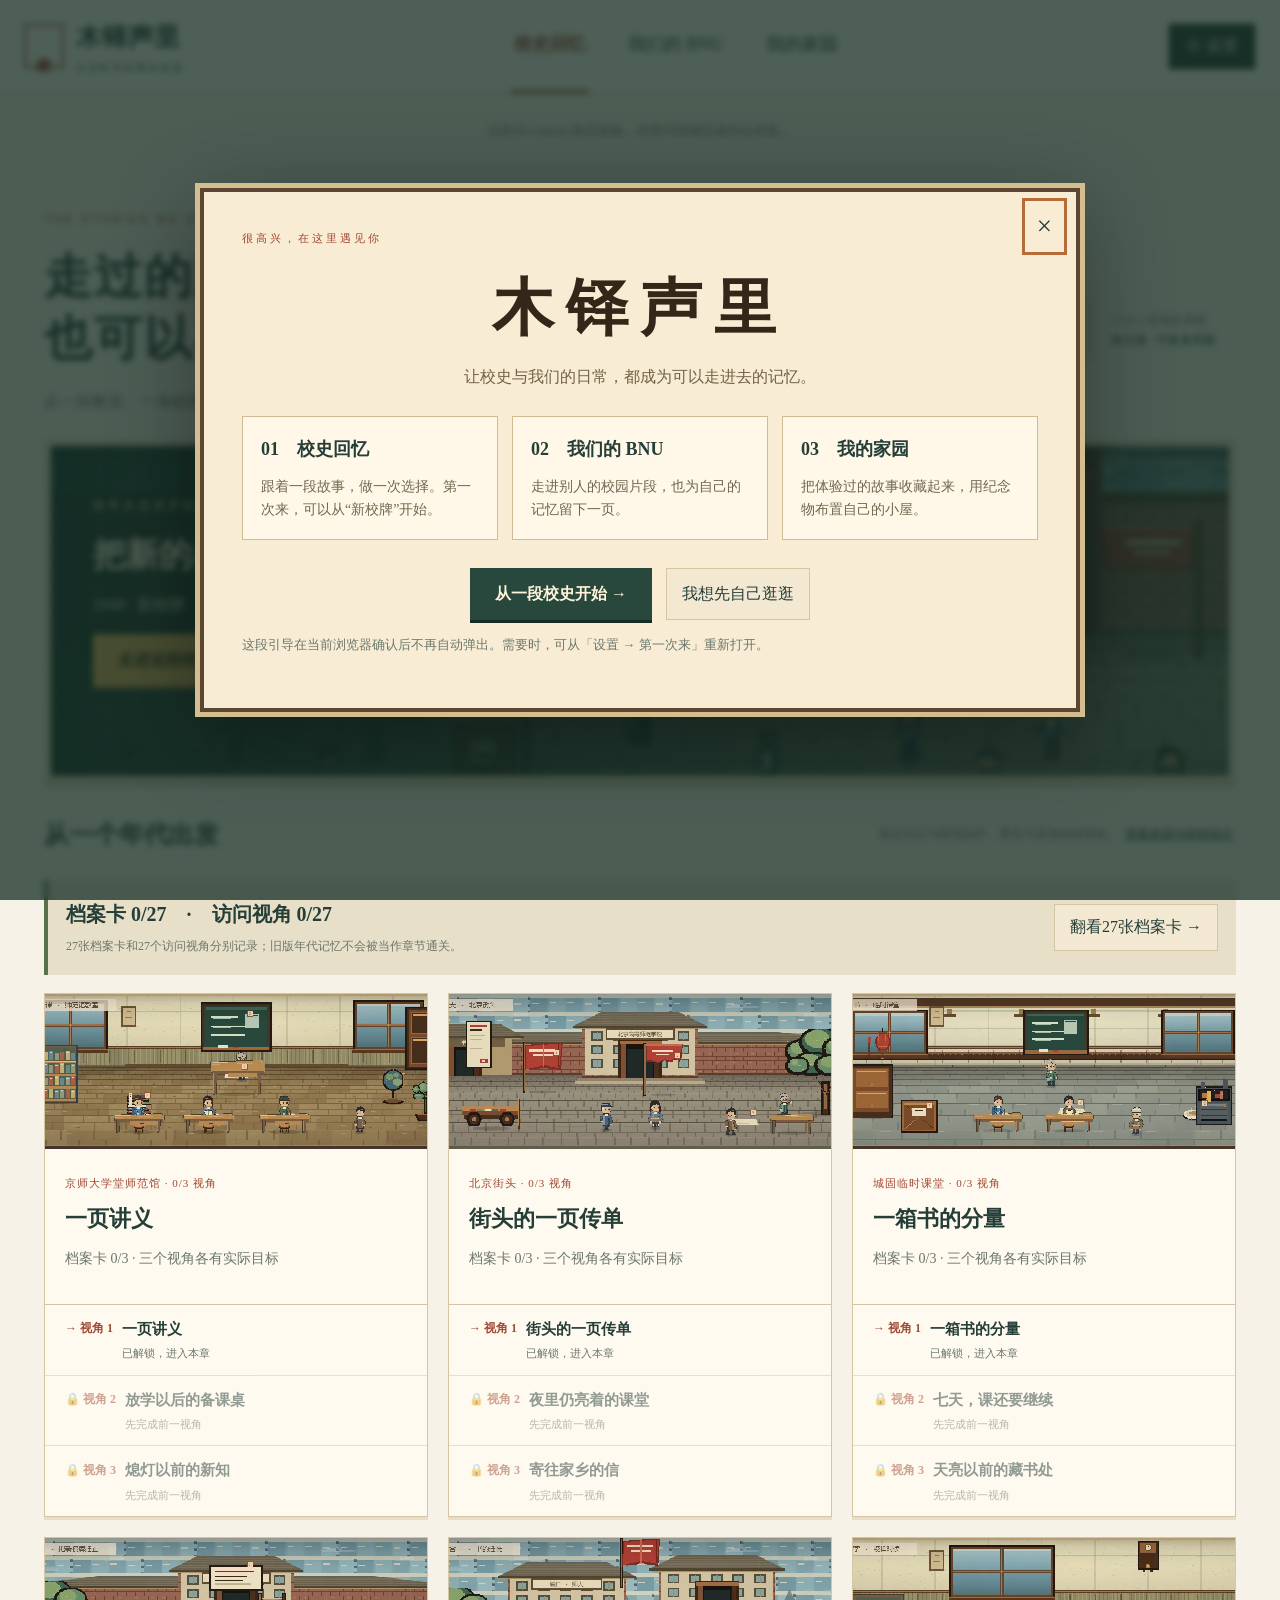
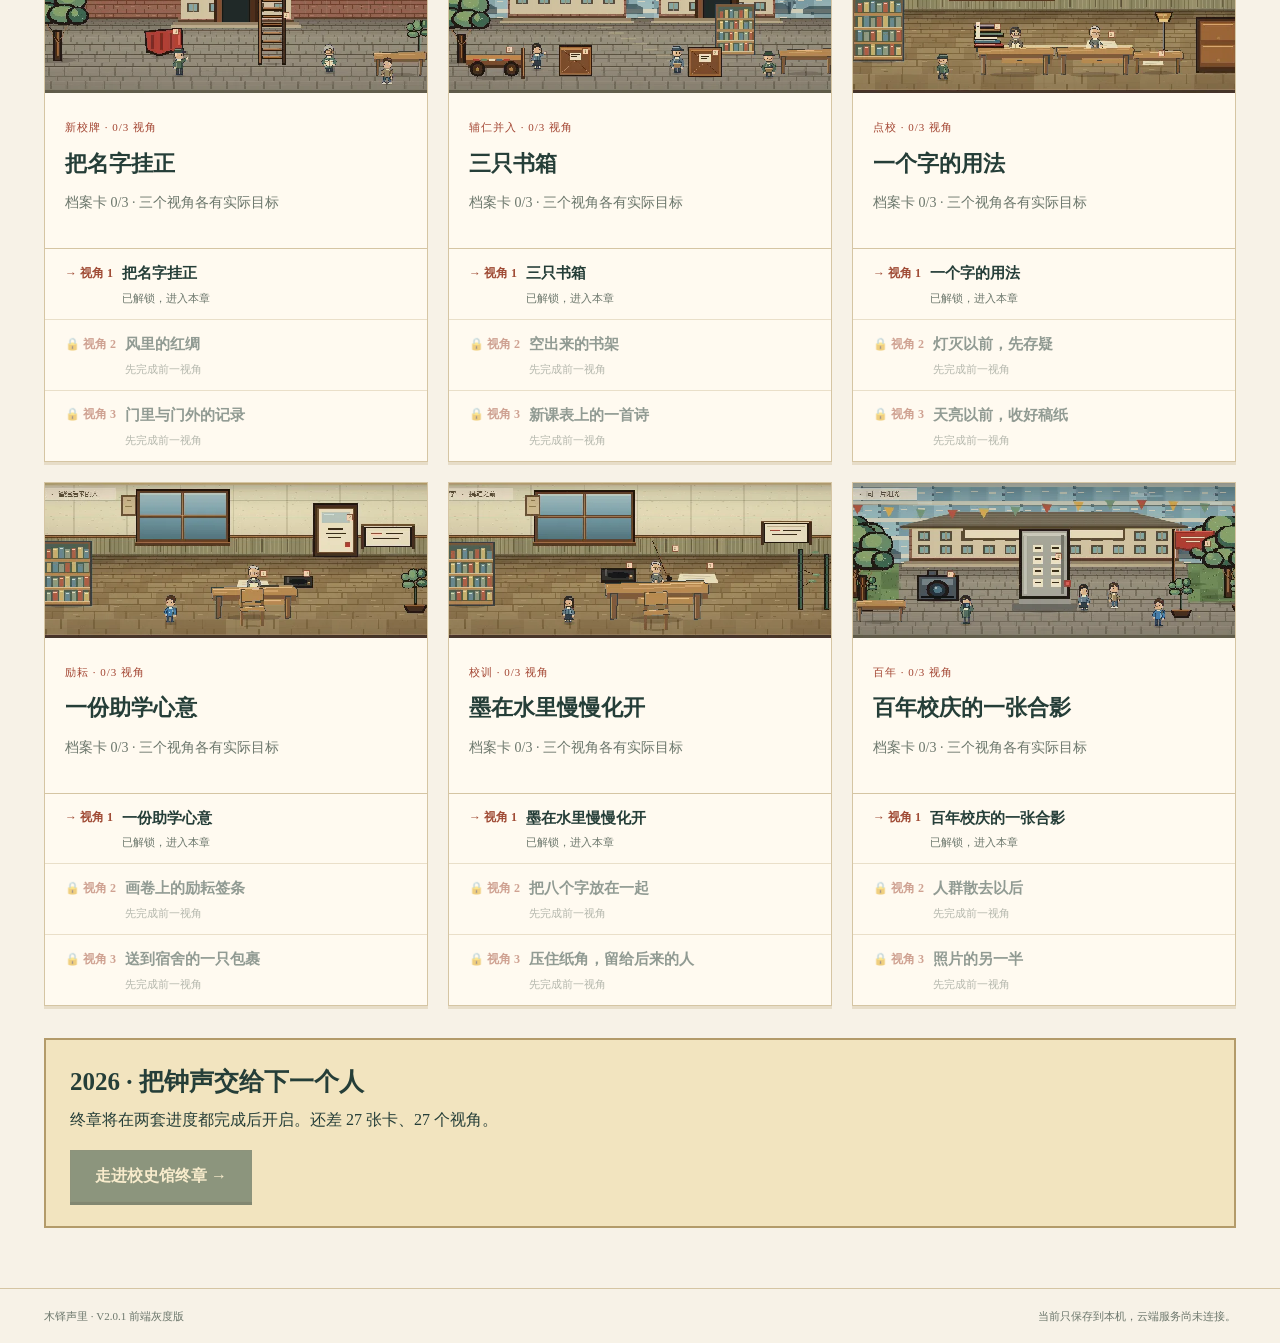
==== commit d7eff71e: "Complete 27 playable chapters and persistent card progression" ====
--- a/site/demo-v2/index.html
+++ b/site/demo-v2/index.html
@@ -1,12 +1,12 @@
-<!doctype html><html lang="zh-CN"><head><meta name="robots" content="noindex,nofollow"><meta charset="utf-8"><meta name="viewport" content="width=device-width,initial-scale=1"><title>木铎声里 · 校园记忆之家</title><link rel="stylesheet" href="demo.css?v=200"></head><body>
+<!doctype html><html lang="zh-CN"><head><meta name="robots" content="noindex,nofollow"><link rel="icon" type="image/svg+xml" href="../assets/favicon.svg"><meta charset="utf-8"><meta name="viewport" content="width=device-width,initial-scale=1"><title>木铎声里 · 校园记忆之家</title><link rel="stylesheet" href="demo.css?v=201"></head><body>
 <header><a class="brand" href="#history"><span class="seal">木铎</span><span>木铎声里<small>让记忆可以再次走进</small></span></a><nav aria-label="主界面"><button data-page="history" class="active">校史回忆</button><button data-page="community">我们的 BNU</button><button data-page="home">我的家园</button></nav><button id="settingsOpen" class="settings-button" aria-label="设置与帮助">⚙ 设置</button></header>
 <aside class="quiet-note" style="padding:12px 24px;text-align:center">当前为 GitHub 静态体验，存档与草稿仅保存在本机。</aside><main><div id="routeBar" hidden><button id="routeBack">← 返回</button><span id="routeTitle"></span></div>
-<section id="history" class="page"><div class="eyebrow">THE STORIES WE SHARE · 1902—2026</div><div class="intro-line"><div><h1>走过的路，<br>也可以再走一次。</h1><p>从一间教室、一块校牌开始，走进师大的记忆。</p></div><span class="edition">V2.0.0 前端灰度版<br><b>免注册 · 可恢复档案</b></span></div>
+<section id="history" class="page"><div class="eyebrow">THE STORIES WE SHARE · 1902—2026</div><div class="intro-line"><div><h1>走过的路，<br>也可以再走一次。</h1><p>从一间教室、一块校牌开始，走进师大的记忆。</p></div><span class="edition">V2.0.1 前端灰度版<br><b>免注册 · 可恢复档案</b></span></div>
 <article class="hero"><img src="media/plaque.png" alt="1949新校牌像素场景"><div class="hero-caption"><span>推荐从这里开始</span><h2>把新的名字，挂在门前。</h2><p>1949 · 新校牌　约 1—2 分钟</p><button class="primary" data-history="y1949">走进这段校史 →</button></div></article>
-<div class="section-title"><h2>从一个年代出发</h2><p>校史对白为情境创作，事实与来源持续审校。 <button id="historySourcesOpen" class="text-button">查看来源与审校状态</button></p></div><div id="historyCards" class="cards"></div></section>
+<div class="section-title"><h2>从一个年代出发</h2><p>校史对白为情境创作，事实与来源持续审校。 <button id="historySourcesOpen" class="text-button">查看来源与审校状态</button></p></div><div class="history-progress-bar"><div><b id="historyProgressSummary">正在核对章节目录…</b><p>27张档案卡和27个访问视角分别记录；旧版年代记忆不会被当作章节通关。</p></div><button id="historyArchiveOpen" class="secondary">翻看27张档案卡 →</button></div><div id="historyCards" class="cards"></div><div class="finale-gate"><h2>2026 · 把钟声交给下一个人</h2><p id="finale27Status">集齐档案卡，完成所有视角后，再走进可动的校史馆终章。</p><button id="finale27Open" class="primary" disabled>走进校史馆终章 →</button></div></section>
 <section id="community" class="page" hidden><div class="eyebrow">YOUR DAYS AT BNU</div><div class="intro-line"><div><h1>师大的故事，<br>也有你的一页。</h1><p>有人记得一盏灯，有人记得散场后的操场。</p></div><button id="campusAtlasOpen" class="secondary">先逛校园地图</button><button id="draftOpen" class="primary">＋ 留下我的故事</button></div><div class="notice">公开故事经编辑审核，并由讲述者确认改编后才会展示。个人记忆与已核校史分别标明。</div><div id="communityCards" class="cards community-cards"></div><details class="sample-section"><summary>先体验三个明确标注的虚构样例</summary><div id="sampleCards" class="cards"></div></details><div class="submissions-header"><h2>我的投稿与草稿</h2><button id="refreshSubmissions" class="secondary">刷新投稿状态</button></div><div id="mySubmissions"></div><div id="draftList"></div></section>
 <section id="home" class="page" hidden><div class="eyebrow">A ROOM FOR YOUR MEMORIES</div><div class="intro-line"><div><h1>把走过的故事，<br>安放在这里。</h1><p>一张书桌，一枚木铎，慢慢住进你喜欢的记忆。</p></div><span id="homeCount" class="edition"></span></div><div class="home-layout"><div class="room-wrap"><div class="room-toolbar"><span>我的小屋</span><button id="lightTheme" title="切换房间日夜光线">日光</button><button id="arrangeButton">布置房间</button><button id="saveRoom" hidden>保存布置</button><button id="cancelRoom" hidden>取消</button><button id="undoRoom" hidden>撤销</button><button id="removeFurniture" hidden>收回背包</button></div><canvas id="room" width="780" height="500" tabindex="0" aria-label="像素家园，布置时先选家具再点地面，也可拖动"></canvas><p id="roomHint">点击台灯开关灯，点击书架查看记忆。布置时可点选家具后再点空位。</p></div><aside><h2>家具背包</h2><div id="inventory"></div><p class="quiet-note">体验故事或完成校史操作，可获得对应纪念物。重复游玩不会重复发放同一件家具。</p></aside></div><div class="section-title"><h2>我的记忆书架</h2><p>连上服务后自动保存云端；本机也留有副本，可从设置导出。</p></div><div id="memoryShelf" class="cards"></div></section>
-<section id="settings" class="page secondary-page" hidden><button class="back-button" data-close="settings" aria-label="关闭设置">← 返回</button><div class="eyebrow">按你喜欢的方式，慢慢体验</div><h2>设置与帮助</h2><div class="help-grid"><button id="guideAgain" class="help-card"><span>第一次来</span><b>从这里认识木铎声里 →</b><small>重新查看引导与推荐路线</small></button><button id="methodOpen" class="help-card"><span>记忆可玩方法</span><b>把珍贵的故事，做成游戏 →</b><small>从记忆锚点到可信边界的六个问题</small></button><button id="feedbackOpen" class="help-card"><span>我要反馈</span><b>把你的想法告诉我们 →</b><small>不好用的地方，也值得被认真记录</small></button></div><div class="settings-columns"><div><h3>声音</h3><label>音乐 <input id="music" type="range" min="0" max="100"><output id="musicValue"></output></label><label>音效 <input id="sfx" type="range" min="0" max="100"><output id="sfxValue"></output></label><label class="check"><input type="checkbox" id="muted"> 全部静音</label><button id="trySound" class="secondary">听一下木铎</button><h3>显示与动态</h3><label class="check"><input type="checkbox" id="reduceMotion"> 减少动态效果</label><label class="check"><input type="checkbox" id="largeText"> 放大界面正文</label><label class="check"><input type="checkbox" id="highContrast"> 提高文本对比度</label><label class="check"><input type="checkbox" id="powerSave"> 省电显示</label><button id="fullscreen" class="secondary">进入或退出全屏</button></div><div><h3>我的匿名档案</h3><p id="cloudStatus" class="status-card" role="status">正在连接匿名档案…</p><button id="syncRetry" class="secondary" hidden>重试云端同步</button><p class="quiet-note">不用填写姓名或密码。服务连通后，家园和进度会保存到云端；清除浏览器前请保存恢复密钥。</p><div id="cloudConflict" hidden class="conflict-card"><b>云端已有不同版本</b><p>本机内容暂不覆盖云端，请选择要保留的一份。</p><button id="useCloud">采用云端档案</button><button id="keepLocal">保留本机并提交</button><button id="downloadConflict">下载本机副本</button></div><div id="newRecovery" hidden class="recovery-card"><b>请保存这份恢复密钥</b><p>它只在新建档案时提供，换设备恢复时使用。不要公开或放进故事分享链接。</p><input id="recoveryKey" type="password" readonly autocomplete="off"><button id="showRecovery">显示或隐藏</button><button id="downloadRecovery">下载恢复密钥</button></div><details><summary>恢复已有档案</summary><form id="recoverForm"><label>恢复密钥<input id="recoverInput" type="password" autocomplete="off" required></label><button class="secondary">恢复云端档案</button></form></details><button id="exportData" class="secondary">导出备份</button><button id="importData" class="secondary">导入备份</button><input id="importFile" type="file" accept="application/json" hidden><p class="quiet-note">离线修改留在本机，重新联网后可重试同步。导出备份不包含恢复密钥。</p></div></div></section><section id="method" class="page secondary-page" hidden><button class="back-button" data-close="method" aria-label="关闭方法">← 返回</button><div class="eyebrow">记忆可玩 · 六问</div><h2>让一段记忆，发生一次互动。</h2><div id="methodQuestions" class="method-grid"></div></section><section id="feedback" class="page secondary-page" hidden><button class="back-button" data-close="feedback" aria-label="关闭反馈">← 返回</button><h2>我们在听</h2><p>你在哪个地方停住了，或者希望这里多些什么？</p><form id="feedbackForm"><label>你的想法<textarea id="feedbackText" maxlength="2000" required rows="5"></textarea></label><p class="quiet-note">反馈先保存在本机，连上服务后送交管理组；服务未连接时会提示保留本机。</p><button class="primary">提交这条反馈</button></form><button id="exportTestFeedback" class="secondary">导出测试反馈</button><p class="quiet-note">把导出的JSON文件发给测试负责人即可；此文件不包含你的故事草稿和家园备份。</p></section><section id="draft" class="page secondary-page" hidden><button class="back-button" data-close="draft" aria-label="关闭草稿">← 返回</button><h2>留下一页 BNU 记忆</h2><p>可以先保存草稿，也可以匿名提交。编辑会核对内容、制作像素互动预览，得到你的确认后才会公开。</p><form id="draftForm"><details class="location-details"><summary>为这段记忆选个地点（可选）</summary><p id="draftLocationLabel">未选择定位</p><campus-picker id="draftLocationPicker" mode="select"></campus-picker></details><label>故事标题<input id="draftTitle" maxlength="60" required placeholder="例如：那天，教室的灯还亮着"></label><label>你的故事<textarea id="draftText" maxlength="3000" rows="6" required></textarea></label><label>参考图片（可选，最多5张，每张10MB以内）<input id="draftImage" type="file" accept="image/png,image/jpeg,image/webp" multiple></label><div id="imagePreviewList"></div><img id="draftPreview" alt="本机图片预览" hidden><p class="quiet-note">图片仅在正式提交时上传。编辑先审核，再制作像素预览；不会把原始照片直接公开。文字草稿不保存原始图片，请保留原图。</p><label class="check consent"><input id="submissionConsent" type="checkbox" required> 我有权提交这些内容，同意在木铎声里匿名展示并进行互动改编；公开前会由我确认预览。</label><div class="form-actions"><button id="saveLocalDraft" type="button" class="secondary">保存本机草稿</button><button id="submitStory" class="primary">提交匿名故事</button></div><p id="submissionStatus" class="quiet-note" role="status"></p></form></section><section id="story" class="page secondary-page" hidden><button class="back-button" data-close="story" aria-label="返回故事列表">← 返回</button><div id="storyBody"></div></section><section id="player" class="page secondary-page" hidden><div class="player-top"><b id="playerTitle">走进校史</b><span id="playerStatus">完成一个操作，会留下本次记忆。</span><button id="playerSettings">设置</button><button data-close="player">返回列表</button></div><iframe id="gameFrame" title="校史互动场景" allow="autoplay"></iframe></section><section id="welcome" class="page secondary-page" hidden><div class="eyebrow">第一次来 · 随时回来看看</div><h1>给记忆，一扇可以推开的门。</h1><p>先走进一段校史，再读一页他人的校园片段。喜欢的故事，会慢慢住进你的家园。</p><div class="guide-options"><div><b>01 校史回忆</b><p>从一个短场景开始，亲手做一次选择。</p></div><div><b>02 我们的 BNU</b><p>可以体验已公开的匿名故事，也可以留下自己的记忆。三个虚构样例另有明确标记。</p></div><div><b>03 我的家园</b><p>把记忆放上书架，用纪念物布置自己的小屋。</p></div></div><div class="guide-actions"><button class="primary" data-history="y1949">去体验新校牌 →</button><button data-page="home">看看我的家园</button></div></section><section id="campus" class="page secondary-page" hidden><div class="eyebrow">校园记忆地图</div><h1>故事发生在哪里？</h1><p>先选校园，再选一个地点。也可以不定位，直接写故事。</p><campus-picker id="campusBrowser"></campus-picker></section><section id="sources" class="page secondary-page" hidden><div class="eyebrow">资料与校核</div><h1>每段校史，都应有来处。</h1><p>场景对白属于叙事情境创作；下列来源和审校状态用于区分已知事实与待核对细节。</p><div id="historySources" class="history-source-list"></div></section></main><footer><span>木铎声里 · V2.0.0 前端灰度版</span><span id="saveStatus" role="status">本机保存已开启</span></footer>
+<section id="settings" class="page secondary-page" hidden><button class="back-button" data-close="settings" aria-label="关闭设置">← 返回</button><div class="eyebrow">按你喜欢的方式，慢慢体验</div><h2>设置与帮助</h2><div class="help-grid"><button id="guideAgain" class="help-card"><span>第一次来</span><b>从这里认识木铎声里 →</b><small>重新查看引导与推荐路线</small></button><button id="methodOpen" class="help-card"><span>记忆可玩方法</span><b>把珍贵的故事，做成游戏 →</b><small>从记忆锚点到可信边界的六个问题</small></button><button id="feedbackOpen" class="help-card"><span>我要反馈</span><b>把你的想法告诉我们 →</b><small>不好用的地方，也值得被认真记录</small></button></div><div class="settings-columns"><div><h3>声音</h3><label>音乐 <input id="music" type="range" min="0" max="100"><output id="musicValue"></output></label><label>音效 <input id="sfx" type="range" min="0" max="100"><output id="sfxValue"></output></label><label class="check"><input type="checkbox" id="muted"> 全部静音</label><button id="trySound" class="secondary">听一下木铎</button><h3>显示与动态</h3><label class="check"><input type="checkbox" id="reduceMotion"> 减少动态效果</label><label class="check"><input type="checkbox" id="largeText"> 放大界面正文</label><label class="check"><input type="checkbox" id="highContrast"> 提高文本对比度</label><label class="check"><input type="checkbox" id="powerSave"> 省电显示</label><button id="fullscreen" class="secondary">进入或退出全屏</button></div><div><h3>我的匿名档案</h3><p id="cloudStatus" class="status-card" role="status">正在连接匿名档案…</p><button id="syncRetry" class="secondary" hidden>重试云端同步</button><p class="quiet-note">不用填写姓名或密码。服务连通后，家园和进度会保存到云端；清除浏览器前请保存恢复密钥。</p><div id="cloudConflict" hidden class="conflict-card"><b>云端已有不同版本</b><p>本机内容暂不覆盖云端，请选择要保留的一份。</p><button id="useCloud">采用云端档案</button><button id="keepLocal">保留本机并提交</button><button id="downloadConflict">下载本机副本</button></div><div id="newRecovery" hidden class="recovery-card"><b>请保存这份恢复密钥</b><p>它只在新建档案时提供，换设备恢复时使用。不要公开或放进故事分享链接。</p><input id="recoveryKey" type="password" readonly autocomplete="off"><button id="showRecovery">显示或隐藏</button><button id="downloadRecovery">下载恢复密钥</button></div><details><summary>恢复已有档案</summary><form id="recoverForm"><label>恢复密钥<input id="recoverInput" type="password" autocomplete="off" required></label><button class="secondary">恢复云端档案</button></form></details><button id="importLegacyCards" class="secondary">导入本机旧档案卡</button><p class="quiet-note">仅在点击并确认后导入当前匿名档案；只迁移真实卡片，不推算视角通关或解锁家具。</p><button id="exportData" class="secondary">导出备份</button><button id="importData" class="secondary">导入备份</button><input id="importFile" type="file" accept="application/json" hidden><p class="quiet-note">离线修改留在本机，重新联网后可重试同步。导出备份不包含恢复密钥。</p></div></div></section><section id="method" class="page secondary-page" hidden><button class="back-button" data-close="method" aria-label="关闭方法">← 返回</button><div class="eyebrow">记忆可玩 · 六问</div><h2>让一段记忆，发生一次互动。</h2><div id="methodQuestions" class="method-grid"></div></section><section id="feedback" class="page secondary-page" hidden><button class="back-button" data-close="feedback" aria-label="关闭反馈">← 返回</button><h2>我们在听</h2><p>你在哪个地方停住了，或者希望这里多些什么？</p><form id="feedbackForm"><label>你的想法<textarea id="feedbackText" maxlength="2000" required rows="5"></textarea></label><p class="quiet-note">反馈先保存在本机，连上服务后送交管理组；服务未连接时会提示保留本机。</p><button class="primary">提交这条反馈</button></form><button id="exportTestFeedback" class="secondary">导出测试反馈</button><p class="quiet-note">把导出的JSON文件发给测试负责人即可；此文件不包含你的故事草稿和家园备份。</p></section><section id="draft" class="page secondary-page" hidden><button class="back-button" data-close="draft" aria-label="关闭草稿">← 返回</button><h2>留下一页 BNU 记忆</h2><p>可以先保存草稿，也可以匿名提交。编辑会核对内容、制作像素互动预览，得到你的确认后才会公开。</p><form id="draftForm"><details class="location-details"><summary>为这段记忆选个地点（可选）</summary><p id="draftLocationLabel">未选择定位</p><campus-picker id="draftLocationPicker" mode="select"></campus-picker></details><label>故事标题<input id="draftTitle" maxlength="60" required placeholder="例如：那天，教室的灯还亮着"></label><label>你的故事<textarea id="draftText" maxlength="3000" rows="6" required></textarea></label><label>参考图片（可选，最多5张，每张10MB以内）<input id="draftImage" type="file" accept="image/png,image/jpeg,image/webp" multiple></label><div id="imagePreviewList"></div><img id="draftPreview" alt="本机图片预览" hidden><p class="quiet-note">图片仅在正式提交时上传。编辑先审核，再制作像素预览；不会把原始照片直接公开。文字草稿不保存原始图片，请保留原图。</p><label class="check consent"><input id="submissionConsent" type="checkbox" required> 我有权提交这些内容，同意在木铎声里匿名展示并进行互动改编；公开前会由我确认预览。</label><div class="form-actions"><button id="saveLocalDraft" type="button" class="secondary">保存本机草稿</button><button id="submitStory" class="primary">提交匿名故事</button></div><p id="submissionStatus" class="quiet-note" role="status"></p></form></section><section id="story" class="page secondary-page" hidden><button class="back-button" data-close="story" aria-label="返回故事列表">← 返回</button><div id="storyBody"></div></section><section id="player" class="page secondary-page" hidden><div class="player-top"><b id="playerTitle">走进校史</b><span id="playerStatus">完成一个操作，会留下本次记忆。</span><button id="playerSettings">设置</button><button data-close="player">返回列表</button></div><iframe id="gameFrame" title="校史互动场景" allow="autoplay"></iframe></section><section id="welcome" class="page secondary-page" hidden><div class="eyebrow">第一次来 · 随时回来看看</div><h1>给记忆，一扇可以推开的门。</h1><p>先走进一段校史，再读一页他人的校园片段。喜欢的故事，会慢慢住进你的家园。</p><div class="guide-options"><div><b>01 校史回忆</b><p>从一个短场景开始，亲手做一次选择。</p></div><div><b>02 我们的 BNU</b><p>可以体验已公开的匿名故事，也可以留下自己的记忆。三个虚构样例另有明确标记。</p></div><div><b>03 我的家园</b><p>把记忆放上书架，用纪念物布置自己的小屋。</p></div></div><div class="guide-actions"><button class="primary" data-history="y1949">去体验新校牌 →</button><button data-page="home">看看我的家园</button></div></section><section id="campus" class="page secondary-page" hidden><div class="eyebrow">校园记忆地图</div><h1>故事发生在哪里？</h1><p>先选校园，再选一个地点。也可以不定位，直接写故事。</p><campus-picker id="campusBrowser"></campus-picker></section><section id="sources" class="page secondary-page" hidden><div class="eyebrow">资料与校核</div><h1>每段校史，都应有来处。</h1><p>场景对白属于叙事情境创作；下列来源和审校状态用于区分已知事实与待核对细节。</p><div id="historySources" class="history-source-list"></div></section><section id="historyArchive" class="page secondary-page" hidden><div class="eyebrow">卡片与视角，分别记录</div><h1>二十七张档案，慢慢翻开。</h1><p>每张卡都有具体来处。只有实际获得的卡片才会点亮，不会根据旧版年代记忆推算。</p><div id="historyArchiveList"></div></section><section id="finale27" class="page secondary-page" hidden><div class="eyebrow">终章 · 2026</div><h1>钟声，是走过之后的回响。</h1><p>完成全部27个视角、获得27张真实档案卡后，即可在校史馆敲响木铎。先回目录完成还没走完的章节吧。</p><button id="finale27Atlas" class="secondary">查看完整档案全览</button></section></main><footer><span>木铎声里 · V2.0.1 前端灰度版</span><span id="saveStatus" role="status">本机保存已开启</span></footer>
 <dialog id="guide"><button class="close" data-close="guide" aria-label="关闭引导">×</button><div class="eyebrow">很高兴，在这里遇见你</div><h2 class="guide-title">木铎声里</h2><p class="guide-sub">让校史与我们的日常，都成为可以走进去的记忆。</p><div class="guide-options"><div><b>01　校史回忆</b><p>跟着一段故事，做一次选择。第一次来，可以从“新校牌”开始。</p></div><div><b>02　我们的 BNU</b><p>走进别人的校园片段，也为自己的记忆留下一页。</p></div><div><b>03　我的家园</b><p>把体验过的故事收藏起来，用纪念物布置自己的小屋。</p></div></div><div class="guide-actions"><button id="guideStart" class="primary">从一段校史开始 →</button><button id="guideExplore" class="secondary">我想先自己逛逛</button></div><p class="quiet-note">这段引导在当前浏览器确认后不再自动弹出。需要时，可从「设置 → 第一次来」重新打开。</p></dialog>
 
 
@@ -14,4 +14,4 @@
 
 
 
-<div id="toast" role="status"></div><script src="../assets/props-v3.js"></script><script src="../assets/campuses/campus-picker.js?v=realmap20261114"></script><script src="cloud.js?v=200"></script><script src="demo.js?v=200"></script></body></html>
+<div id="toast" role="status"></div><script src="../assets/props-v3.js"></script><script src="../assets/campuses/campus-picker.js?v=realmap20261114"></script><script src="cloud.js?v=201"></script><script src="demo.js?v=201"></script></body></html>
--- a/site/demo-v2/demo.css
+++ b/site/demo-v2/demo.css
@@ -9,3 +9,7 @@
 
 /* A full backpack must not stretch the rendered room into an empty panel. */
 .home-layout{align-items:start}@media(min-width:801px){#inventory{max-height:450px;overflow-y:auto;overscroll-behavior:contain;scrollbar-color:#b9a57f #f6ecda;padding-right:4px}}
+
+.history-progress-bar{display:flex;gap:16px;justify-content:space-between;align-items:center;padding:18px;background:#e8dfc8;margin:28px 0 18px;border-left:4px solid #58724b}.history-progress-bar b{font-size:20px}.history-progress-bar p{font-size:12px;margin:6px 0 0;color:var(--muted)}.chapter-buttons button{display:grid;grid-template-columns:auto 1fr;gap:3px 9px;align-items:center}.chapter-buttons button span{font-size:12px;color:#a04c36}.chapter-buttons button b{font-size:15px}.chapter-buttons button small{grid-column:2;font-weight:normal;font-size:11px;color:var(--muted)}.history-era>img{height:155px}.history-era .card-body p{min-height:0}.archive-era{margin:30px 0 40px}.archive-era .card-body{min-height:210px}.card-uncollected{opacity:.58;background:#e8e0ce}.card-uncollected .card-body{background:repeating-linear-gradient(135deg,transparent,transparent 12px,#c9bda311 12px,#c9bda311 24px)}.finale-gate{margin-top:32px;padding:24px;border:2px solid #b39b6a;background:#f2e4bf}.finale-gate h2{margin-bottom:8px}#historyArchive{max-width:1160px;margin:auto}#finale27{max-width:900px;margin:auto}@media(max-width:650px){.history-progress-bar{align-items:flex-start;flex-direction:column}.history-progress-bar b{font-size:18px}.history-progress-bar button{width:100%}.chapter-buttons button b{font-size:14px}}
+
+#player.history27-player{height:auto;min-height:0;overflow:visible}#player.history27-player #gameFrame{min-height:480px;height:740px}
